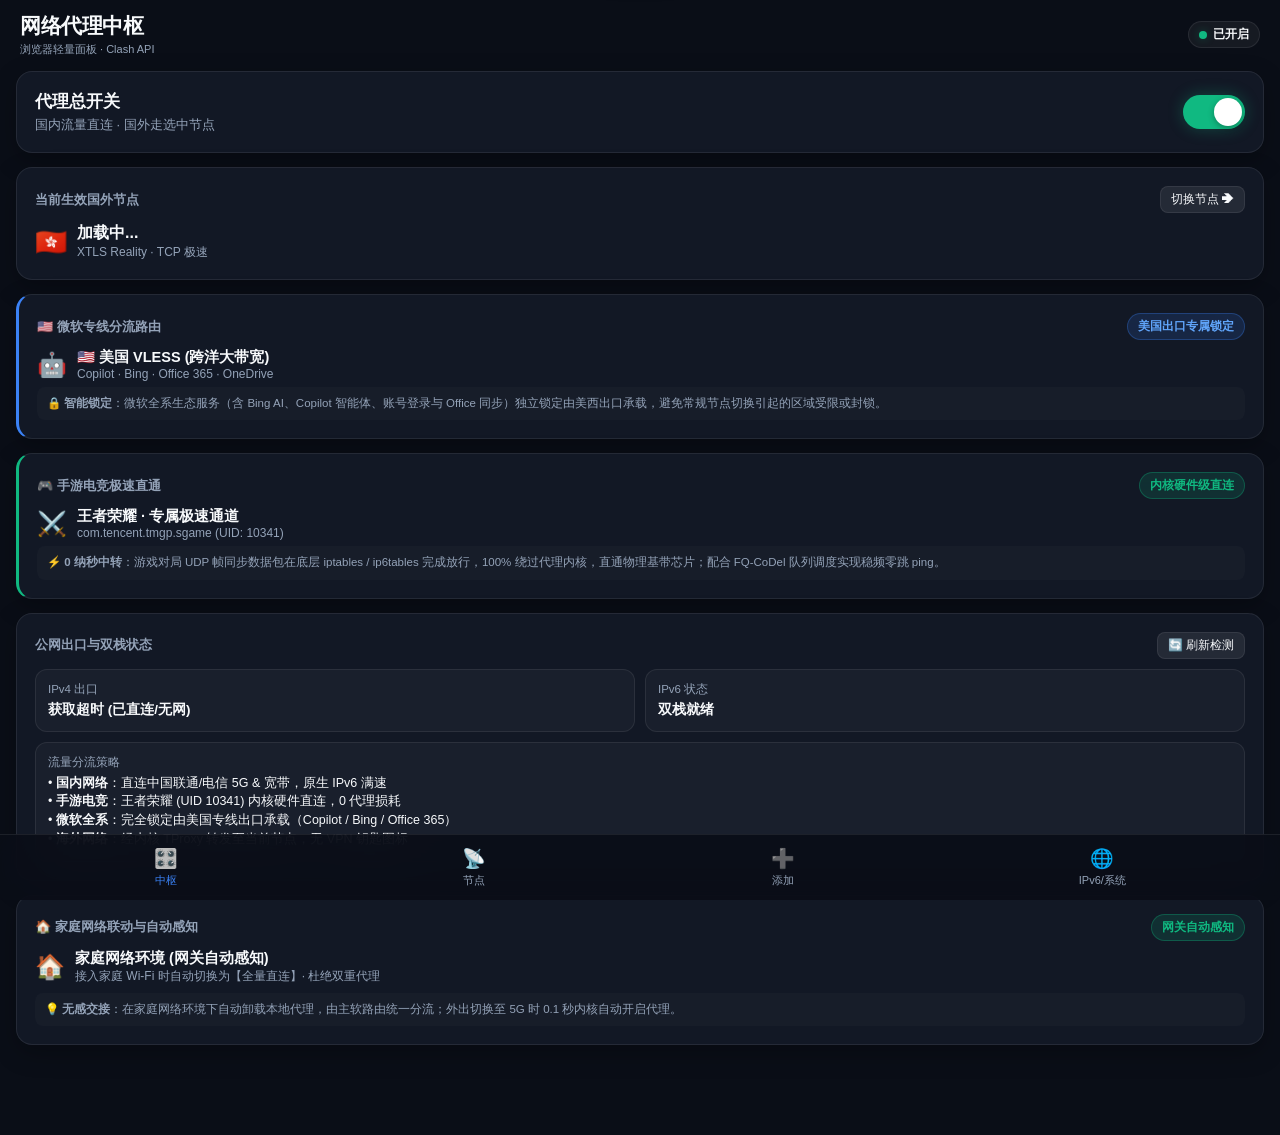
==== box/sing-box/ui/index.html @ b04e7fb9 "feat: initial open-source release of KernelSU Sing-Box TProxy module" ====
<!DOCTYPE html>
<html lang="zh-CN">
<head>
  <meta charset="UTF-8">
  <meta name="viewport" content="width=device-width, initial-scale=1.0, maximum-scale=1.0, user-scalable=no, viewport-fit=cover">
  <meta name="theme-color" content="#0a0e17">
  <title>网络代理控制中枢</title>
  <link rel="stylesheet" type="text/css" href="/internal/insets.css" onerror="this.remove()">
  <style>
    :root {
      --bg: #0a0e17;
      --card-bg: rgba(22, 29, 43, 0.75);
      --card-border: rgba(255, 255, 255, 0.08);
      --accent: #3b82f6;
      --accent-glow: rgba(59, 130, 246, 0.35);
      --green: #10b981;
      --green-glow: rgba(16, 185, 129, 0.3);
      --amber: #f59e0b;
      --red: #ef4444;
      --red-glow: rgba(239, 68, 68, 0.3);
      --text-main: #f8fafc;
      --text-sub: #94a3b8;
      --radius: 16px;
      --safe-top: var(--window-inset-top, env(safe-area-inset-top, 16px));
      --safe-bottom: var(--window-inset-bottom, env(safe-area-inset-bottom, 20px));
    }
    * { box-sizing: border-box; margin: 0; padding: 0; font-family: -apple-system, BlinkMacSystemFont, "Segoe UI", Roboto, "Helvetica Neue", sans-serif; -webkit-tap-highlight-color: transparent; }
    body {
      background: var(--bg);
      color: var(--text-main);
      padding: var(--safe-top) 16px calc(76px + var(--safe-bottom));
      min-height: 100vh;
      -webkit-font-smoothing: antialiased;
    }
    
    /* Top Header */
    .top-header {
      display: flex;
      justify-content: space-between;
      align-items: center;
      padding: 12px 4px 14px;
    }
    .top-header h1 { font-size: 21px; font-weight: 700; letter-spacing: -0.4px; }
    .badge {
      display: inline-flex;
      align-items: center;
      gap: 6px;
      font-size: 12px;
      font-weight: 600;
      padding: 4px 10px;
      border-radius: 20px;
      background: rgba(255, 255, 255, 0.05);
      border: 1px solid var(--card-border);
    }
    .status-dot { width: 8px; height: 8px; border-radius: 50%; background: #6b7280; }
    .status-dot.active { background: var(--green); box-shadow: 0 0 8px var(--green-glow); }
    .status-dot.disabled { background: var(--red); box-shadow: 0 0 8px var(--red-glow); }

    /* Card Base */
    .card {
      background: var(--card-bg);
      border: 1px solid var(--card-border);
      backdrop-filter: blur(20px);
      -webkit-backdrop-filter: blur(20px);
      border-radius: var(--radius);
      padding: 18px;
      margin-bottom: 14px;
      box-shadow: 0 8px 24px rgba(0, 0, 0, 0.25);
    }

    /* Master Switch */
    .switch-card {
      display: flex;
      justify-content: space-between;
      align-items: center;
    }
    .switch-info h2 { font-size: 17px; font-weight: 600; margin-bottom: 3px; }
    .switch-info p { font-size: 13px; color: var(--text-sub); }
    .toggle-btn {
      position: relative;
      width: 62px;
      height: 34px;
      background: #334155;
      border-radius: 20px;
      cursor: pointer;
      transition: all 0.25s ease;
      border: none;
      outline: none;
    }
    .toggle-btn.on { background: var(--green); box-shadow: 0 0 16px var(--green-glow); }
    .toggle-thumb {
      position: absolute;
      top: 3px;
      left: 3px;
      width: 28px;
      height: 28px;
      background: #ffffff;
      border-radius: 50%;
      transition: all 0.25s cubic-bezier(0.4, 0, 0.2, 1);
      box-shadow: 0 2px 6px rgba(0,0,0,0.3);
    }
    .toggle-btn.on .toggle-thumb { transform: translateX(28px); }

    /* Section Titles */
    .section-title {
      font-size: 13px;
      font-weight: 600;
      color: var(--text-sub);
      text-transform: uppercase;
      letter-spacing: 0.5px;
      margin: 16px 4px 8px;
      display: flex;
      justify-content: space-between;
      align-items: center;
    }

    /* Buttons */
    .btn {
      background: rgba(255, 255, 255, 0.08);
      border: 1px solid var(--card-border);
      color: var(--text-main);
      font-size: 13px;
      font-weight: 500;
      padding: 6px 14px;
      border-radius: 10px;
      cursor: pointer;
      transition: all 0.2s ease;
      display: inline-flex;
      align-items: center;
      gap: 6px;
    }
    .btn:active { transform: scale(0.97); }
    .btn-primary {
      background: var(--accent);
      border-color: var(--accent);
      color: #fff;
      box-shadow: 0 0 12px var(--accent-glow);
    }
    .btn-danger {
      background: rgba(239, 68, 68, 0.15);
      border-color: rgba(239, 68, 68, 0.3);
      color: #f87171;
    }
    .btn-sm { padding: 4px 10px; font-size: 12px; border-radius: 8px; }

    /* Node List */
    .node-list { display: flex; flex-direction: column; gap: 8px; }
    .node-item {
      display: flex;
      justify-content: space-between;
      align-items: center;
      padding: 12px 14px;
      border-radius: 12px;
      background: rgba(255, 255, 255, 0.025);
      border: 1.5px solid transparent;
      transition: all 0.2s ease;
      cursor: pointer;
    }
    .node-item:active { transform: scale(0.985); }
    .node-item.selected {
      background: rgba(59, 130, 246, 0.12);
      border-color: var(--accent);
      box-shadow: 0 0 14px var(--accent-glow);
    }
    .node-main { display: flex; flex-direction: column; gap: 4px; flex: 1; }
    .node-name-row { display: flex; align-items: center; gap: 8px; font-size: 14.5px; font-weight: 600; }
    .node-tag-type {
      font-size: 10px;
      font-weight: 700;
      padding: 2px 6px;
      border-radius: 6px;
      background: rgba(255, 255, 255, 0.08);
      color: var(--text-sub);
      text-transform: uppercase;
    }
    .node-sub { font-size: 11.5px; color: var(--text-sub); }
    .node-actions { display: flex; align-items: center; gap: 8px; }
    .node-delay { font-size: 12px; font-weight: 600; color: var(--text-sub); padding: 4px 8px; border-radius: 6px; background: rgba(0,0,0,0.2); }
    .node-delay.fast { color: var(--green); }
    .node-delay.medium { color: var(--amber); }
    .node-delay.slow { color: var(--red); }
    .node-del-btn {
      color: var(--text-sub);
      background: transparent;
      border: none;
      font-size: 16px;
      padding: 4px 6px;
      cursor: pointer;
      border-radius: 6px;
    }
    .node-del-btn:hover { color: var(--red); background: rgba(239,68,68,0.15); }

    /* Info Grids */
    .info-grid { display: grid; grid-template-columns: 1fr 1fr; gap: 10px; margin-top: 10px; }
    .info-box {
      background: rgba(255, 255, 255, 0.03);
      padding: 12px;
      border-radius: 12px;
      border: 1px solid var(--card-border);
    }
    .info-label { font-size: 11.5px; color: var(--text-sub); margin-bottom: 4px; }
    .info-val { font-size: 13.5px; font-weight: 600; word-break: break-all; }

    /* Form Inputs */
    .form-group { margin-bottom: 12px; }
    .form-label { font-size: 12.5px; font-weight: 600; color: var(--text-sub); margin-bottom: 6px; display: block; }
    .form-control {
      width: 100%;
      background: rgba(0, 0, 0, 0.3);
      border: 1px solid var(--card-border);
      border-radius: 10px;
      padding: 10px 12px;
      color: #fff;
      font-size: 13.5px;
      outline: none;
      transition: border 0.2s;
    }
    .form-control:focus { border-color: var(--accent); box-shadow: 0 0 8px var(--accent-glow); }
    textarea.form-control { min-height: 85px; resize: vertical; }

    /* Tab bar */
    .tab-bar {
      position: fixed;
      bottom: 0;
      left: 0;
      right: 0;
      background: rgba(10, 14, 23, 0.92);
      backdrop-filter: blur(25px);
      -webkit-backdrop-filter: blur(25px);
      border-top: 1px solid var(--card-border);
      display: flex;
      justify-content: space-around;
      padding: 8px 12px calc(8px + var(--safe-bottom));
      z-index: 100;
    }
    .tab-btn {
      background: transparent;
      border: none;
      color: var(--text-sub);
      display: flex;
      flex-direction: column;
      align-items: center;
      gap: 3px;
      font-size: 11px;
      font-weight: 500;
      cursor: pointer;
      padding: 4px 12px;
      border-radius: 12px;
      transition: all 0.2s;
    }
    .tab-btn.active { color: var(--accent); }
    .tab-icon { font-size: 19px; }

    /* Toast */
    #toast {
      position: fixed;
      top: calc(16px + var(--safe-top));
      left: 50%;
      transform: translateX(-50%) translateY(-100px);
      background: rgba(30, 41, 59, 0.95);
      border: 1px solid var(--card-border);
      color: #fff;
      padding: 10px 18px;
      border-radius: 20px;
      font-size: 13.5px;
      font-weight: 500;
      box-shadow: 0 10px 30px rgba(0,0,0,0.5);
      transition: transform 0.3s cubic-bezier(0.18, 0.89, 0.32, 1.28);
      z-index: 999;
      pointer-events: none;
      backdrop-filter: blur(10px);
    }
    #toast.show { transform: translateX(-50%) translateY(0); }

    /* Views */
    .view { display: none; }
    .view.active { display: block; }
  </style>
</head>
<body>

  <!-- Toast -->
  <div id="toast">提示信息</div>

  <!-- Header -->
  <div class="top-header">
    <div>
      <h1 id="pageTitle">网络代理中枢</h1>
      <div id="envBadge" style="font-size: 11px; color: var(--text-sub); margin-top: 2px;">KernelSU TProxy 模式</div>
    </div>
    <div class="badge">
      <div id="statusDot" class="status-dot active"></div>
      <span id="statusText">已开启</span>
    </div>
  </div>

  <!-- VIEW 1: 控制中枢 (Dashboard) -->
  <div id="view-dashboard" class="view active">
    <!-- Master Switch -->
    <div class="card switch-card">
      <div class="switch-info">
        <h2>代理总开关</h2>
        <p id="switchDesc">国内流量直连 · 国外走选中节点</p>
      </div>
      <button id="toggleBtn" class="toggle-btn on" onclick="toggleProxy()">
        <div class="toggle-thumb"></div>
      </button>
    </div>

    <!-- Active Node Card -->
    <div class="card">
      <div style="display: flex; justify-content: space-between; align-items: center; margin-bottom: 10px;">
        <span style="font-size: 13px; color: var(--text-sub); font-weight: 600;">当前生效国外节点</span>
        <button class="btn btn-sm" onclick="switchTab('nodes')">切换节点 ➔</button>
      </div>
      <div style="display: flex; align-items: center; gap: 10px;">
        <span id="activeNodeIcon" style="font-size: 26px;">🇭🇰</span>
        <div>
          <div id="activeNodeName" style="font-size: 16px; font-weight: 700;">加载中...</div>
          <div id="activeNodeDetail" style="font-size: 12px; color: var(--text-sub);">XTLS Reality · TCP 极速</div>
        </div>
      </div>
    </div>

    <!-- Dedicated Microsoft US Route Card -->
    <div class="card" style="border-left: 3px solid #3b82f6;">
      <div style="display: flex; justify-content: space-between; align-items: center; margin-bottom: 8px;">
        <span style="font-size: 13px; color: var(--text-sub); font-weight: 600;">🇺🇸 微软专线分流路由</span>
        <span class="badge" style="background: rgba(59,130,246,0.15); border-color: rgba(59,130,246,0.3); color: #60a5fa;">美国出口专属锁定</span>
      </div>
      <div style="display: flex; align-items: center; gap: 10px; margin-bottom: 6px;">
        <span style="font-size: 24px;">🤖</span>
        <div>
          <div id="msNodeName" style="font-size: 14.5px; font-weight: 700;">🇺🇸 美国 VLESS (跨洋大带宽)</div>
          <div style="font-size: 12px; color: var(--text-sub);">Copilot · Bing · Office 365 · OneDrive</div>
        </div>
      </div>
      <div style="font-size: 11.5px; color: var(--text-sub); line-height: 1.5; background: rgba(255,255,255,0.02); padding: 8px 10px; border-radius: 8px;">
        🔒 <strong>智能锁定</strong>：微软全系生态服务（含 Bing AI、Copilot 智能体、账号登录与 Office 同步）独立锁定由美西出口承载，避免常规节点切换引起的区域受限或封锁。
      </div>
    </div>

    <!-- Dedicated Gaming Direct Pass Card -->
    <div class="card" style="border-left: 3px solid #10b981;">
      <div style="display: flex; justify-content: space-between; align-items: center; margin-bottom: 8px;">
        <span style="font-size: 13px; color: var(--text-sub); font-weight: 600;">🎮 手游电竞极速直通</span>
        <span id="gameBadge" class="badge" style="background: rgba(16,185,129,0.15); border-color: rgba(16,185,129,0.3); color: var(--green);">内核硬件级直连</span>
      </div>
      <div style="display: flex; align-items: center; gap: 10px; margin-bottom: 6px;">
        <span style="font-size: 24px;">⚔️</span>
        <div>
          <div style="font-size: 14.5px; font-weight: 700;">王者荣耀 · 专属极速通道</div>
          <div id="gameDetail" style="font-size: 12px; color: var(--text-sub);">com.tencent.tmgp.sgame (UID: 10341)</div>
        </div>
      </div>
      <div style="font-size: 11.5px; color: var(--text-sub); line-height: 1.5; background: rgba(255,255,255,0.02); padding: 8px 10px; border-radius: 8px;">
        ⚡ <strong>0 纳秒中转</strong>：游戏对局 UDP 帧同步数据包在底层 iptables / ip6tables 完成放行，100% 绕过代理内核，直通物理基带芯片；配合 FQ-CoDel 队列调度实现稳频零跳 ping。
      </div>
    </div>

    <!-- IP & Location Diagnostic -->
    <div class="card">
      <div style="display: flex; justify-content: space-between; align-items: center; margin-bottom: 6px;">
        <span style="font-size: 13px; color: var(--text-sub); font-weight: 600;">公网出口与双栈状态</span>
        <button class="btn btn-sm" onclick="fetchIpInfo()">🔄 刷新检测</button>
      </div>
      <div class="info-grid">
        <div class="info-box">
          <div class="info-label">IPv4 出口</div>
          <div id="ipV4Display" class="info-val">检测中...</div>
        </div>
        <div class="info-box">
          <div class="info-label">IPv6 状态</div>
          <div id="ipV6Display" class="info-val">检测中...</div>
        </div>
      </div>
      <div class="info-box" style="margin-top: 10px;">
        <div class="info-label">流量分流策略</div>
        <div style="font-size: 12.5px; color: var(--text-main); line-height: 1.5;">
          • <strong>国内网络</strong>：直连中国联通/电信 5G & 宽带，原生 IPv6 满速<br>
          • <strong>手游电竞</strong>：王者荣耀 (UID 10341) 内核硬件直连，0 代理损耗<br>
          • <strong>微软全系</strong>：完全锁定由美国专线出口承载（Copilot / Bing / Office 365）<br>
          • <strong>海外网络</strong>：经内核 TProxy 转发至当前节点，无 VPN 钥匙图标
        </div>
      </div>
    </div>

    <!-- Smart Home Auto-Off Card -->
    <div class="card">
      <div style="display: flex; justify-content: space-between; align-items: center; margin-bottom: 8px;">
        <span style="font-size: 13px; color: var(--text-sub); font-weight: 600;">🏠 家庭网络联动与自动感知</span>
        <span id="smartHomeBadge" class="badge" style="background: rgba(16,185,129,0.15); border-color: rgba(16,185,129,0.3); color: var(--green);">网关自动感知</span>
      </div>
      <div style="display: flex; align-items: center; gap: 10px; margin-bottom: 8px;">
        <span id="smartHomeIcon" style="font-size: 24px;">🏠</span>
        <div>
          <div id="smartHomeTitle" style="font-size: 14.5px; font-weight: 600;">家庭网络环境 (网关自动感知)</div>
          <div id="smartHomeDesc" style="font-size: 12px; color: var(--text-sub);">接入家庭 Wi-Fi 时自动切换为【全量直连】· 杜绝双重代理</div>
        </div>
      </div>
      <div style="font-size: 11.5px; color: var(--text-sub); line-height: 1.5; background: rgba(255,255,255,0.02); padding: 8px 10px; border-radius: 8px;">
        💡 <strong>无感交接</strong>：在家庭网络环境下自动卸载本地代理，由主软路由统一分流；外出切换至 5G 时 0.1 秒内核自动开启代理。
      </div>
    </div>
  </div>

  <!-- VIEW 2: 节点管理 (Nodes) -->
  <div id="view-nodes" class="view">
    <div class="section-title">
      <span>国外代理节点列表 (<span id="nodeCount">0</span>)</span>
      <div style="display: flex; gap: 6px;">
        <button class="btn btn-sm" onclick="testAllDelays()">⚡ 测速全部</button>
        <button class="btn btn-sm btn-primary" onclick="switchTab('add')">➕ 添加</button>
      </div>
    </div>
    <div class="card" style="padding: 10px;">
      <div id="nodeList" class="node-list">
        <div style="text-align: center; color: var(--text-sub); padding: 24px;">正在加载节点...</div>
      </div>
    </div>
  </div>

  <!-- VIEW 3: 添加节点 (Add Node) -->
  <div id="view-add" class="view">
    <div class="card">
      <h2 style="font-size: 17px; font-weight: 700; margin-bottom: 4px;">添加新节点</h2>
      <p style="font-size: 12.5px; color: var(--text-sub); margin-bottom: 14px;">支持一键粘贴分享链接或 sing-box JSON 片段</p>

      <div class="form-group">
        <label class="form-label">粘贴节点链接 / JSON：</label>
        <textarea id="importLink" class="form-control" placeholder="支持 vless://, hysteria2://, hy2://, trojan://, ss:// 链接或 JSON 格式配置"></textarea>
      </div>

      <button class="btn btn-primary" style="width: 100%; justify-content: center; padding: 10px;" onclick="handleImportNode()">
        📥 解析并保存节点
      </button>

      <div style="margin-top: 18px; border-top: 1px solid var(--card-border); padding-top: 14px;">
        <span class="form-label" style="margin-bottom: 8px;">或者手动快捷填写：</span>
        <div class="form-group">
          <select id="formType" class="form-control">
            <option value="vless">VLESS Reality (TCP)</option>
            <option value="hysteria2">Hysteria 2 (UDP/QUIC)</option>
            <option value="trojan">Trojan (TLS)</option>
          </select>
        </div>
        <div class="form-group">
          <input id="formTag" class="form-control" placeholder="节点别名 (如：日本 专线)">
        </div>
        <div style="display: flex; gap: 8px;" class="form-group">
          <input id="formServer" class="form-control" style="flex: 2;" placeholder="服务器地址 / 域名">
          <input id="formPort" class="form-control" style="flex: 1;" type="number" placeholder="端口">
        </div>
        <div class="form-group">
          <input id="formSecret" class="form-control" placeholder="密码 / UUID">
        </div>
        <div class="form-group">
          <input id="formSni" class="form-control" placeholder="SNI 域名 (如: gateway.icloud.com)">
        </div>
        <div class="form-group" id="realityGroup">
          <input id="formPbk" class="form-control" placeholder="Reality 公钥 (Public Key)">
        </div>
        <button class="btn" style="width: 100%; justify-content: center;" onclick="handleManualAdd()">
          ➕ 提交新节点
        </button>
      </div>
    </div>
  </div>

  <!-- VIEW 4: 系统与 IPv6 (System & IPv6) -->
  <div id="view-system" class="view">
    <div class="card">
      <h2 style="font-size: 16px; font-weight: 700; margin-bottom: 10px;">🌐 IPv6 服务专题</h2>
      <div class="info-grid">
        <div class="info-box">
          <div class="info-label">本机公网 IPv6</div>
          <div id="sysIpv6Addr" class="info-val" style="font-size: 11px;">获取中...</div>
        </div>
        <div class="info-box">
          <div class="info-label">国内 IPv6 服务</div>
          <div class="info-val" style="color: var(--green);">已启用 (原生直连)</div>
        </div>
      </div>
      <div style="margin-top: 12px; font-size: 12px; color: var(--text-sub); line-height: 1.6;">
        ✅ <strong>国内 IPv6 直连</strong>：中国三大运营商 5G/Wi-Fi 分配的独立公网 IPv6 地址直接连通国内服务，零代理损耗。<br>
        ✅ <strong>代理 IPv6 穿透</strong>：香港、新加坡等节点直接采用 IPv6 骨干专线建立隧道，海外服务自动按最优双栈访问。
      </div>
      <button class="btn btn-sm" style="margin-top: 12px;" onclick="testIpv6Connectivity()">⚡ 诊断 IPv6 连通性</button>
    </div>

    <div class="card">
      <h2 style="font-size: 16px; font-weight: 700; margin-bottom: 10px;">⚙️ 核心与守护状态</h2>
      <div class="info-grid">
        <div class="info-box">
          <div class="info-label">进程 PID</div>
          <div id="sysPid" class="info-val">-</div>
        </div>
        <div class="info-box">
          <div class="info-label">核心内存占用</div>
          <div id="sysMem" class="info-val">~65 MB</div>
        </div>
      </div>
      <div style="margin-top: 14px; display: flex; gap: 8px;">
        <button class="btn btn-sm" style="flex: 1; justify-content: center;" onclick="restartService()">🔄 重启核心服务</button>
        <button class="btn btn-sm btn-danger" style="flex: 1; justify-content: center;" onclick="resetToDefault()">⚠️ 恢复默认配置</button>
      </div>
    </div>
  </div>

  <!-- Bottom Navigation -->
  <div class="tab-bar">
    <button class="tab-btn active" id="tabBtn-dashboard" onclick="switchTab('dashboard')">
      <span class="tab-icon">🎛️</span>
      <span>中枢</span>
    </button>
    <button class="tab-btn" id="tabBtn-nodes" onclick="switchTab('nodes')">
      <span class="tab-icon">📡</span>
      <span>节点</span>
    </button>
    <button class="tab-btn" id="tabBtn-add" onclick="switchTab('add')">
      <span class="tab-icon">➕</span>
      <span>添加</span>
    </button>
    <button class="tab-btn" id="tabBtn-system" onclick="switchTab('system')">
      <span class="tab-icon">🌐</span>
      <span>IPv6/系统</span>
    </button>
  </div>

  <script>
    const isKsu = (typeof ksu !== 'undefined');
    const API = (window.location.protocol.startsWith('http') ? window.location.origin : 'http://127.0.0.1:9090');
    let currentMode = 'Rule';
    let currentNode = '';
    let currentConfig = null;
    let proxiesMap = {};
    let nodeDelayCache = {};

    // KSU Exec Helper
    let ksuSeq = 0;
    function ksuExec(cmd, options = {}) {
      return new Promise((resolve, reject) => {
        if (!isKsu) return reject('Not running inside KernelSU');
        const cbName = 'ksu_cb_' + Date.now() + '_' + (ksuSeq++);
        window[cbName] = (errno, stdout, stderr) => {
          delete window[cbName];
          resolve({ errno, stdout: (stdout || '').trim(), stderr: (stderr || '').trim() });
        };
        try {
          ksu.exec(cmd, JSON.stringify(options), cbName);
        } catch (err) {
          delete window[cbName];
          reject(err);
        }
      });
    }

    function showToast(msg) {
      const el = document.getElementById('toast');
      el.innerText = msg;
      el.classList.add('show');
      setTimeout(() => el.classList.remove('show'), 2200);
    }

    function switchTab(name) {
      document.querySelectorAll('.view').forEach(v => v.classList.remove('active'));
      document.querySelectorAll('.tab-btn').forEach(b => b.classList.remove('active'));
      document.getElementById('view-' + name).classList.add('active');
      document.getElementById('tabBtn-' + name).classList.add('active');
      if (name === 'system') loadSystemInfo();
    }

    async function init() {
      if (isKsu) {
        document.getElementById('envBadge').innerText = 'KernelSU 内置管理 · Linux TProxy';
      } else {
        document.getElementById('envBadge').innerText = '浏览器轻量面板 · Clash API';
      }
      await loadFullConfig();
      await fetchClashState();
      fetchIpInfo();
    }

    // Load full sing-box JSON configuration
    async function loadFullConfig() {
      try {
        if (isKsu) {
          const res = await ksuExec('sh /data/adb/box/scripts/box.node get');
          if (res.errno === 0 && res.stdout) {
            currentConfig = JSON.parse(res.stdout);
          }
        }
      } catch (e) {
        console.warn('Failed to load full config via KSU:', e);
      }
    }

    // Fetch state from Clash API (works both in browser and KSU)
    async function fetchClashState() {
      try {
        // Mode
        let cfgData;
        if (isKsu) {
          const r = await ksuExec('curl -s http://127.0.0.1:9090/configs');
          if (r.stdout) cfgData = JSON.parse(r.stdout);
        } else {
          const res = await fetch(`${API}/configs`);
          cfgData = await res.json();
        }
        if (cfgData && cfgData.mode) currentMode = cfgData.mode;

        // Proxies
        let prxData;
        if (isKsu) {
          const r = await ksuExec('curl -s http://127.0.0.1:9090/proxies');
          if (r.stdout) prxData = JSON.parse(r.stdout);
        } else {
          const res = await fetch(`${API}/proxies`);
          prxData = await res.json();
        }

        if (prxData && prxData.proxies) {
          proxiesMap = prxData.proxies;
          const group = proxiesMap['PROXY'];
          if (group) {
            currentNode = group.now;
            renderNodes(group.all || []);
          }
          const msGroup = proxiesMap['MICROSOFT'];
          if (msGroup) {
            const msEl = document.getElementById('msNodeName');
            if (msEl) msEl.innerText = msGroup.now || '🇺🇸 美国 VLESS (跨洋大带宽)';
          }
        }
        updateSwitchUI();
        updateActiveNodeCard();
      } catch (e) {
        console.error('Fetch clash state error:', e);
      }
    }

    function updateSwitchUI() {
      const isEnabled = (currentMode === 'Rule' || currentMode === 'Global');
      const btn = document.getElementById('toggleBtn');
      const dot = document.getElementById('statusDot');
      const txt = document.getElementById('statusText');
      const desc = document.getElementById('switchDesc');

      if (isEnabled) {
        btn.classList.add('on');
        dot.className = 'status-dot active';
        txt.innerText = '已开启 (国内直连)';
        desc.innerText = '国内流量直连 · 国外走选中节点';
      } else {
        btn.classList.remove('on');
        dot.className = 'status-dot disabled';
        txt.innerText = '已关闭 (全量直连)';
        desc.innerText = '全部流量 100% 直连 · 不经过任何代理';
      }
    }

    function updateActiveNodeCard() {
      document.getElementById('activeNodeName').innerText = currentNode || '未选择节点';
      let icon = '🌐';
      if (currentNode.includes('香港') || currentNode.includes('HK')) icon = '🇭🇰';
      else if (currentNode.includes('新加坡') || currentNode.includes('SG')) icon = '🇸🇬';
      else if (currentNode.includes('美国') || currentNode.includes('US')) icon = '🇺🇸';
      else if (currentNode.includes('日本') || currentNode.includes('JP')) icon = '🇯🇵';
      document.getElementById('activeNodeIcon').innerText = icon;

      const p = proxiesMap[currentNode];
      if (p) {
        document.getElementById('activeNodeDetail').innerText = `${p.type} · 低延迟海外出口`;
      }
    }

    async function toggleProxy() {
      const newMode = (currentMode === 'Direct') ? 'Rule' : 'Direct';
      try {
        if (isKsu) {
          await ksuExec(`curl -s -X PATCH http://127.0.0.1:9090/configs -H "Content-Type: application/json" -d '{"mode":"${newMode}"}'`);
        } else {
          await fetch(`${API}/configs`, {
            method: 'PATCH',
            headers: { 'Content-Type': 'application/json' },
            body: JSON.stringify({ mode: newMode })
          });
        }
        currentMode = newMode;
        updateSwitchUI();
        showToast(newMode === 'Direct' ? '已关闭代理 (全量直连)' : '已开启代理 (国内直连 · 国外代理)');
        setTimeout(fetchIpInfo, 1000);
      } catch (e) {
        showToast('切换失败: ' + e);
      }
    }

    function renderNodes(nodeNames) {
      document.getElementById('nodeCount').innerText = nodeNames.length;
      const listEl = document.getElementById('nodeList');
      listEl.innerHTML = '';

      nodeNames.forEach(name => {
        const isSelected = (name === currentNode);
        const item = document.createElement('div');
        item.className = 'node-item' + (isSelected ? ' selected' : '');

        let icon = '🌐';
        if (name.includes('香港') || name.includes('HK')) icon = '🇭🇰';
        else if (name.includes('新加坡') || name.includes('SG')) icon = '🇸🇬';
        else if (name.includes('美国') || name.includes('US')) icon = '🇺🇸';
        else if (name.includes('日本') || name.includes('JP')) icon = '🇯🇵';

        const p = proxiesMap[name] || {};
        const pType = p.type || 'PROXY';

        let delayTxt = nodeDelayCache[name] || '-- ms';
        let delayCls = '';
        if (p.history && p.history.length > 0) {
          const d = p.history[p.history.length - 1].delay;
          if (d > 0) {
            delayTxt = d + ' ms';
            delayCls = (d < 200 ? 'fast' : (d < 400 ? 'medium' : 'slow'));
          }
        }

        item.innerHTML = `
          <div class="node-main" onclick="selectNode('${escapeStr(name)}')">
            <div class="node-name-row">
              <span>${icon}</span>
              <span>${name}</span>
              <span class="node-tag-type">${pType}</span>
            </div>
            <div class="node-sub">${isSelected ? '● 当前正在使用此节点' : '○ 点击即可手动切换'}</div>
          </div>
          <div class="node-actions">
            <span class="node-delay ${delayCls}" id="delay-${encodeURIComponent(name)}" onclick="testSingleDelay('${escapeStr(name)}')">${delayTxt}</span>
            <button class="node-del-btn" title="删除节点" onclick="deleteNode('${escapeStr(name)}', event)">🗑️</button>
          </div>
        `;
        listEl.appendChild(item);
      });
    }

    function escapeStr(str) {
      return str.replace(/\\/g, '\\\\').replace(/'/g, "\\'");
    }

    async function selectNode(name) {
      if (name === currentNode) return;
      try {
        if (isKsu) {
          await ksuExec(`curl -s -X PUT http://127.0.0.1:9090/proxies/PROXY -H "Content-Type: application/json" -d '{"name":"${name}"}'`);
        } else {
          await fetch(`${API}/proxies/PROXY`, {
            method: 'PUT',
            headers: { 'Content-Type': 'application/json' },
            body: JSON.stringify({ name: name })
          });
        }
        currentNode = name;
        updateActiveNodeCard();
        showToast('已切换至: ' + name);
        await fetchClashState();
        setTimeout(fetchIpInfo, 1000);
      } catch (e) {
        showToast('切换节点失败: ' + e);
      }
    }

    async function testSingleDelay(name) {
      const el = document.getElementById(`delay-${encodeURIComponent(name)}`);
      if (el) el.innerText = '测速中...';
      try {
        let resJson;
        const testUrl = `http://127.0.0.1:9090/proxies/${encodeURIComponent(name)}/delay?timeout=4000&url=http%3A%2F%2Fcp.cloudflare.com%2Fgenerate_204`;
        if (isKsu) {
          const r = await ksuExec(`curl -s "${testUrl}"`);
          resJson = JSON.parse(r.stdout);
        } else {
          const res = await fetch(testUrl);
          resJson = await res.json();
        }
        const d = resJson.delay || 0;
        if (d > 0) {
          nodeDelayCache[name] = d + ' ms';
          if (el) {
            el.innerText = d + ' ms';
            el.className = 'node-delay ' + (d < 200 ? 'fast' : (d < 400 ? 'medium' : 'slow'));
          }
        } else {
          nodeDelayCache[name] = '超时';
          if (el) { el.innerText = '超时'; el.className = 'node-delay slow'; }
        }
      } catch (e) {
        if (el) el.innerText = '失败';
      }
    }

    async function testAllDelays() {
      const group = proxiesMap['PROXY'];
      if (!group || !group.all) return;
      showToast('正在批量测速中...');
      for (const name of group.all) {
        await testSingleDelay(name);
      }
      showToast('批量测速完成');
    }

    // Delete Node
    async function deleteNode(name, event) {
      if (event) event.stopPropagation();
      if (!isKsu) {
        alert('请在 KernelSU 管理器内打开 WebUI 以执行增删节点操作');
        return;
      }
      if (!confirm(`确定要从配置文件中彻底删除节点【${name}】吗？`)) return;

      try {
        await loadFullConfig();
        if (!currentConfig || !currentConfig.outbounds) {
          alert('未能读取到 sing-box 完整配置');
          return;
        }

        // Filter out from outbounds
        currentConfig.outbounds = currentConfig.outbounds.filter(o => o.tag !== name);
        // Clean up from all selectors
        currentConfig.outbounds.forEach(o => {
          if (o.type === 'selector' && Array.isArray(o.outbounds)) {
            o.outbounds = o.outbounds.filter(t => t !== name);
            if (o.default === name) o.default = o.outbounds[0] || 'direct';
          }
        });

        // Save
        await saveConfigToDevice(currentConfig);
        showToast(`节点【${name}】已成功删除并生效`);
        setTimeout(fetchClashState, 2000);
      } catch (e) {
        alert('删除节点失败: ' + e);
      }
    }

    // Parse Link & Add Node
    async function handleImportNode() {
      const text = document.getElementById('importLink').value.trim();
      if (!text) return alert('请先粘贴节点链接或 JSON 配置');

      try {
        let nodeObj = null;
        if (text.startsWith('{')) {
          nodeObj = JSON.parse(text);
        } else {
          nodeObj = parseNodeUrl(text);
        }

        if (!nodeObj || !nodeObj.tag || !nodeObj.type) {
          throw new Error('解析失败：缺少 tag 或 type 字段');
        }

        await addNodeToConfig(nodeObj);
        document.getElementById('importLink').value = '';
        switchTab('nodes');
      } catch (e) {
        alert('导入失败: ' + e.message);
      }
    }

    function parseNodeUrl(link) {
      const u = new URL(link);
      const proto = u.protocol.replace(':', '').toLowerCase();
      const tag = decodeURIComponent(u.hash ? u.hash.slice(1) : (u.hostname + ':' + u.port));
      const server = u.hostname;
      const port = parseInt(u.port) || 443;
      const p = u.searchParams;

      if (proto === 'vless') {
        const obj = {
          type: "vless",
          tag: tag,
          server: server,
          server_port: port,
          uuid: u.username,
          network: "tcp"
        };
        const flow = p.get('flow');
        if (flow) obj.flow = flow;
        const sec = p.get('security');
        if (sec === 'reality') {
          obj.tls = {
            enabled: true,
            server_name: p.get('sni') || server,
            utls: { enabled: true, fingerprint: p.get('fp') || 'chrome' },
            reality: {
              enabled: true,
              public_key: p.get('pbk') || '',
              short_id: p.get('sid') || ''
            }
          };
        } else if (sec === 'tls') {
          obj.tls = { enabled: true, server_name: p.get('sni') || server };
        }
        return obj;
      } else if (proto === 'hysteria2' || proto === 'hy2') {
        const obj = {
          type: "hysteria2",
          tag: tag,
          server: server,
          server_port: port,
          password: decodeURIComponent(u.username || u.password || ''),
          tls: {
            enabled: true,
            server_name: p.get('sni') || server
          }
        };
        if (p.get('alpn')) obj.tls.alpn = p.get('alpn').split(',');
        if (p.get('pinSHA256')) obj.tls.certificate_public_key_sha256 = [p.get('pinSHA256')];
        return obj;
      } else if (proto === 'trojan') {
        return {
          type: "trojan",
          tag: tag,
          server: server,
          server_port: port,
          password: decodeURIComponent(u.username || u.password),
          tls: { enabled: true, server_name: p.get('sni') || server }
        };
      }
      throw new Error('暂不支持该协议链接: ' + proto);
    }

    async function handleManualAdd() {
      const type = document.getElementById('formType').value;
      const tag = document.getElementById('formTag').value.trim();
      const server = document.getElementById('formServer').value.trim();
      const port = parseInt(document.getElementById('formPort').value);
      const secret = document.getElementById('formSecret').value.trim();
      const sni = document.getElementById('formSni').value.trim();
      const pbk = document.getElementById('formPbk').value.trim();

      if (!tag || !server || !port || !secret) {
        return alert('请完整填写节点名称、服务器地址、端口及密码/UUID！');
      }

      let nodeObj = null;
      if (type === 'vless') {
        nodeObj = {
          type: "vless",
          tag: tag,
          server: server,
          server_port: port,
          uuid: secret,
          flow: "xtls-rprx-vision",
          network: "tcp",
          tls: {
            enabled: true,
            server_name: sni || server,
            utls: { enabled: true, fingerprint: "chrome" },
            reality: { enabled: true, public_key: pbk, short_id: "" }
          }
        };
      } else if (type === 'hysteria2') {
        nodeObj = {
          type: "hysteria2",
          tag: tag,
          server: server,
          server_port: port,
          password: secret,
          tls: { enabled: true, server_name: sni || server }
        };
      } else if (type === 'trojan') {
        nodeObj = {
          type: "trojan",
          tag: tag,
          server: server,
          server_port: port,
          password: secret,
          tls: { enabled: true, server_name: sni || server }
        };
      }

      await addNodeToConfig(nodeObj);
      switchTab('nodes');
    }

    async function addNodeToConfig(nodeObj) {
      if (!isKsu) {
        alert('请在 KernelSU 管理器内打开 WebUI 以添加保存节点');
        return;
      }
      await loadFullConfig();
      if (!currentConfig || !currentConfig.outbounds) {
        throw new Error('无法读取基础配置');
      }

      // Check if tag exists
      if (currentConfig.outbounds.some(o => o.tag === nodeObj.tag)) {
        throw new Error(`已存在同名节点【${nodeObj.tag}】，请更改名称`);
      }

      // Insert before direct/block
      const lastSpecialIdx = currentConfig.outbounds.findIndex(o => o.type === 'direct' || o.type === 'block');
      if (lastSpecialIdx !== -1) {
        currentConfig.outbounds.splice(lastSpecialIdx, 0, nodeObj);
      } else {
        currentConfig.outbounds.push(nodeObj);
      }

      // Add to selector
      const sel = currentConfig.outbounds.find(o => o.tag === 'PROXY' && o.type === 'selector');
      if (sel && sel.outbounds) {
        sel.outbounds.push(nodeObj.tag);
      }

      await saveConfigToDevice(currentConfig);
      showToast(`节点【${nodeObj.tag}】添加成功！`);
      setTimeout(fetchClashState, 2000);
    }

    async function saveConfigToDevice(configObj) {
      const jsonStr = JSON.stringify(configObj, null, 2);
      // UTF-8 safe base64
      const b64 = btoa(unescape(encodeURIComponent(jsonStr)));
      const res = await ksuExec(`sh /data/adb/box/scripts/box.node save "${b64}"`);
      if (res.errno !== 0 || res.stdout.includes('failed')) {
        throw new Error('配置语法自检未通过: ' + res.stdout + ' ' + res.stderr);
      }
    }

    // IP & IPv6 Status
    async function fetchIpInfo() {
      const v4El = document.getElementById('ipV4Display');
      const v6El = document.getElementById('ipV6Display');
      v4El.innerText = '检测中...';
      v6El.innerText = '检测中...';

      // IPv4 Info via ipinfo.io
      try {
        const res = await fetch('https://ipinfo.io/json', { cache: 'no-store' });
        const d = await res.json();
        v4El.innerText = `${d.ip} (${d.country} ${d.city || ''})`;
      } catch (e) {
        v4El.innerText = '获取超时 (已直连/无网)';
      }

      // Check IPv6 status via KSU node or native API
      try {
        if (isKsu) {
          const r = await ksuExec('sh /data/adb/box/scripts/box.node status');
          if (r.stdout) {
            const st = JSON.parse(r.stdout);
            if (st.has_ipv6) {
              v6El.innerText = '已启用 (公网直连)';
              v6El.style.color = 'var(--green)';
              document.getElementById('sysIpv6Addr').innerText = st.ipv6_addr;
            } else {
              v6El.innerText = '未分配公网 IPv6';
            }
            if (st.game_bypass) {
              const gb = document.getElementById('gameBadge');
              if (gb) {
                gb.innerText = '已启用硬件直连';
                gb.style.color = 'var(--green)';
              }
            }
          }
        } else {
          v6El.innerText = '双栈就绪';
        }
      } catch (e) {
        v6El.innerText = '未知';
      }

      // Check Smart Home state
      try {
        if (isKsu) {
          const r = await ksuExec('cat /data/adb/box/run/smart_home.json 2>/dev/null');
          if (r.stdout) {
            const sh = JSON.parse(r.stdout);
            const iconEl = document.getElementById('smartHomeIcon');
            const titleEl = document.getElementById('smartHomeTitle');
            const descEl = document.getElementById('smartHomeDesc');
            if (sh.location === 'home') {
              iconEl.innerText = '🏠';
              titleEl.innerText = sh.gateway ? `家庭网络环境 (网关: ${sh.gateway})` : '家庭网络环境 (已连接)';
              descEl.innerText = '已自动切换为【全量直连】· 软路由统一代理分流中';
            } else {
              iconEl.innerText = '🚗';
              titleEl.innerText = '移动/外网环境 (5G蜂窝 / 外部Wi-Fi)';
              descEl.innerText = '已自动开启【规则代理】· 手机底层内核透明接管中';
            }
          }
        }
      } catch (e) {}
    }

    async function loadSystemInfo() {
      if (!isKsu) return;
      try {
        const r = await ksuExec('sh /data/adb/box/scripts/box.node status');
        if (r.stdout) {
          const st = JSON.parse(r.stdout);
          document.getElementById('sysPid').innerText = st.pid || '已停止';
          document.getElementById('sysMem').innerText = (st.mem_mb || '65') + ' MB';
          if (st.ipv6_addr) document.getElementById('sysIpv6Addr').innerText = st.ipv6_addr;
        }
      } catch (e) {
        console.error('System info error:', e);
      }
    }

    async function testIpv6Connectivity() {
      showToast('正在诊断 IPv6 连通性...');
      try {
        if (isKsu) {
          const r = await ksuExec('curl -6 -I -s --connect-timeout 4 https://www.bilibili.com');
          if (r.stdout.includes('HTTP/')) {
            alert('🎉 恭喜！国内原生 IPv6 连通极速正常（已成功直连 Bilibili IPv6 边缘节点，零代理损耗）！');
          } else {
            alert('IPv6 状态：' + (r.stderr || '连接未响应'));
          }
        } else {
          alert('请在 KernelSU 管理器内部运行诊断');
        }
      } catch (e) {
        alert('诊断失败: ' + e);
      }
    }

    async function restartService() {
      if (!isKsu) return alert('仅在 KernelSU 内部支持重启');
      showToast('正在重启 sing-box 核心...');
      try {
        await ksuExec('sh /data/adb/box/scripts/box.node restart');
        setTimeout(() => {
          showToast('服务重启完成');
          fetchClashState();
          loadSystemInfo();
        }, 3000);
      } catch (e) {
        alert('重启失败: ' + e);
      }
    }

    async function resetToDefault() {
      if (!isKsu) return alert('仅在 KernelSU 内部支持');
      if (!confirm('确定要恢复到初始的 6 个海外高速节点吗？')) return;
      try {
        await ksuExec('cp -f /data/adb/box/sing-box/config.json.bak /data/adb/box/sing-box/config.json && sh /data/adb/box/scripts/box.node restart');
        showToast('已恢复初始配置');
        setTimeout(() => location.reload(), 2000);
      } catch (e) {
        alert('恢复失败: ' + e);
      }
    }

    window.onload = init;
  </script>
</body>
</html>
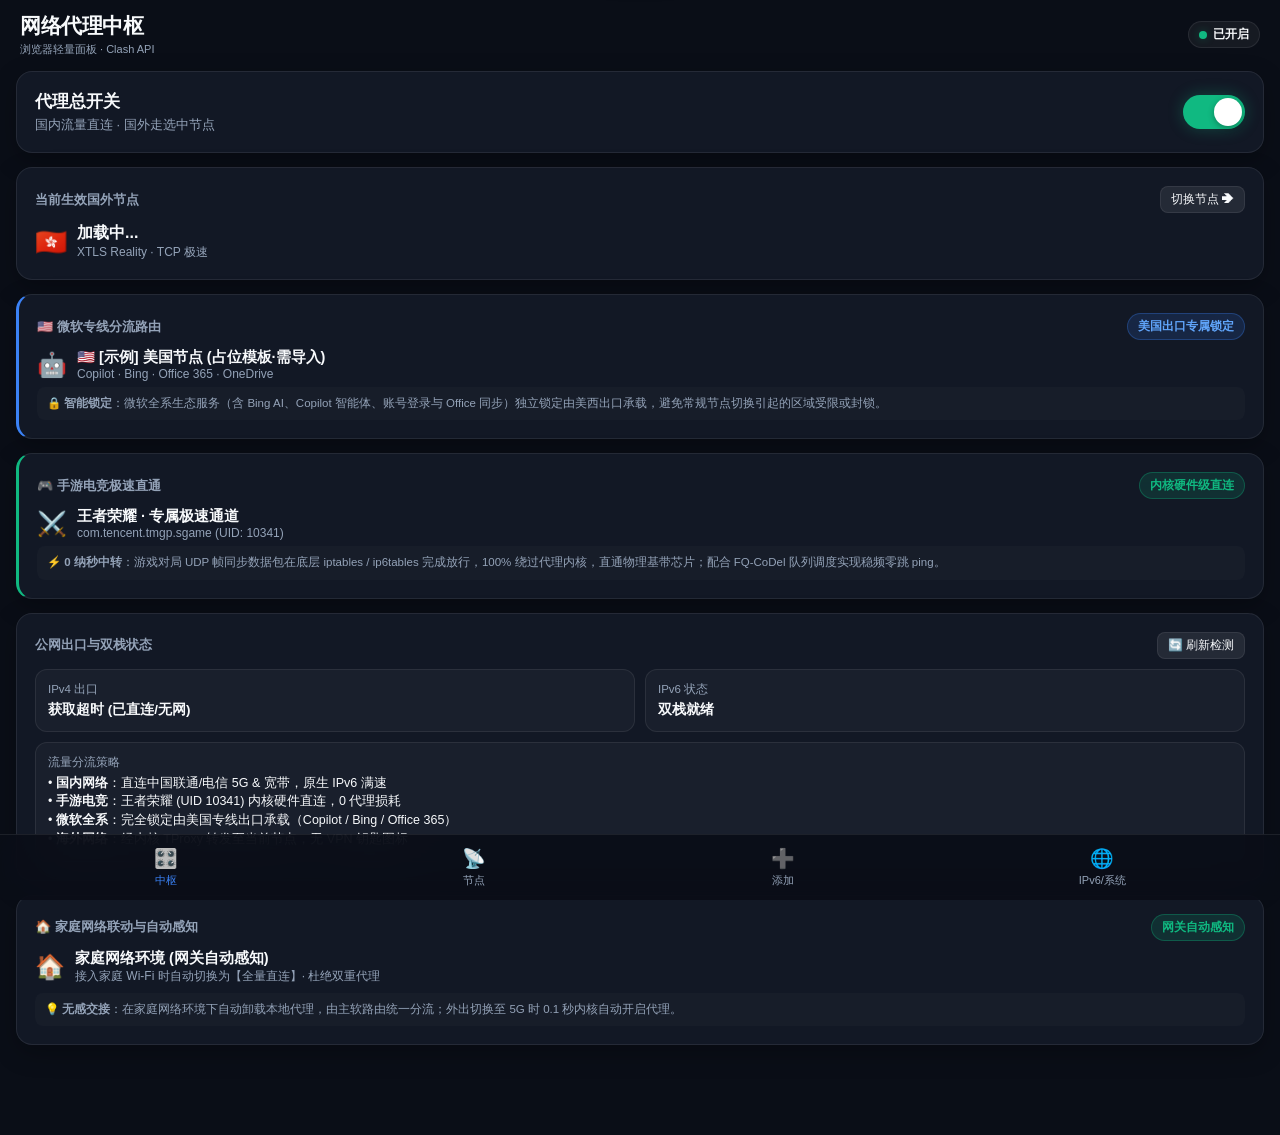
==== commit 81668fb6: "docs: clearly mark default nodes as placeholder templates in config and WebUI" ====
--- a/box/sing-box/ui/index.html
+++ b/box/sing-box/ui/index.html
@@ -331,7 +331,7 @@
       <div style="display: flex; align-items: center; gap: 10px; margin-bottom: 6px;">
         <span style="font-size: 24px;">🤖</span>
         <div>
-          <div id="msNodeName" style="font-size: 14.5px; font-weight: 700;">🇺🇸 美国 VLESS (跨洋大带宽)</div>
+          <div id="msNodeName" style="font-size: 14.5px; font-weight: 700;">🇺🇸 [示例] 美国节点 (占位模板·需导入)</div>
           <div style="font-size: 12px; color: var(--text-sub);">Copilot · Bing · Office 365 · OneDrive</div>
         </div>
       </div>
@@ -629,7 +629,7 @@
           const msGroup = proxiesMap['MICROSOFT'];
           if (msGroup) {
             const msEl = document.getElementById('msNodeName');
-            if (msEl) msEl.innerText = msGroup.now || '🇺🇸 美国 VLESS (跨洋大带宽)';
+            if (msEl) msEl.innerText = msGroup.now || '🇺🇸 [示例] 美国节点 (占位模板·需导入)';
           }
         }
         updateSwitchUI();
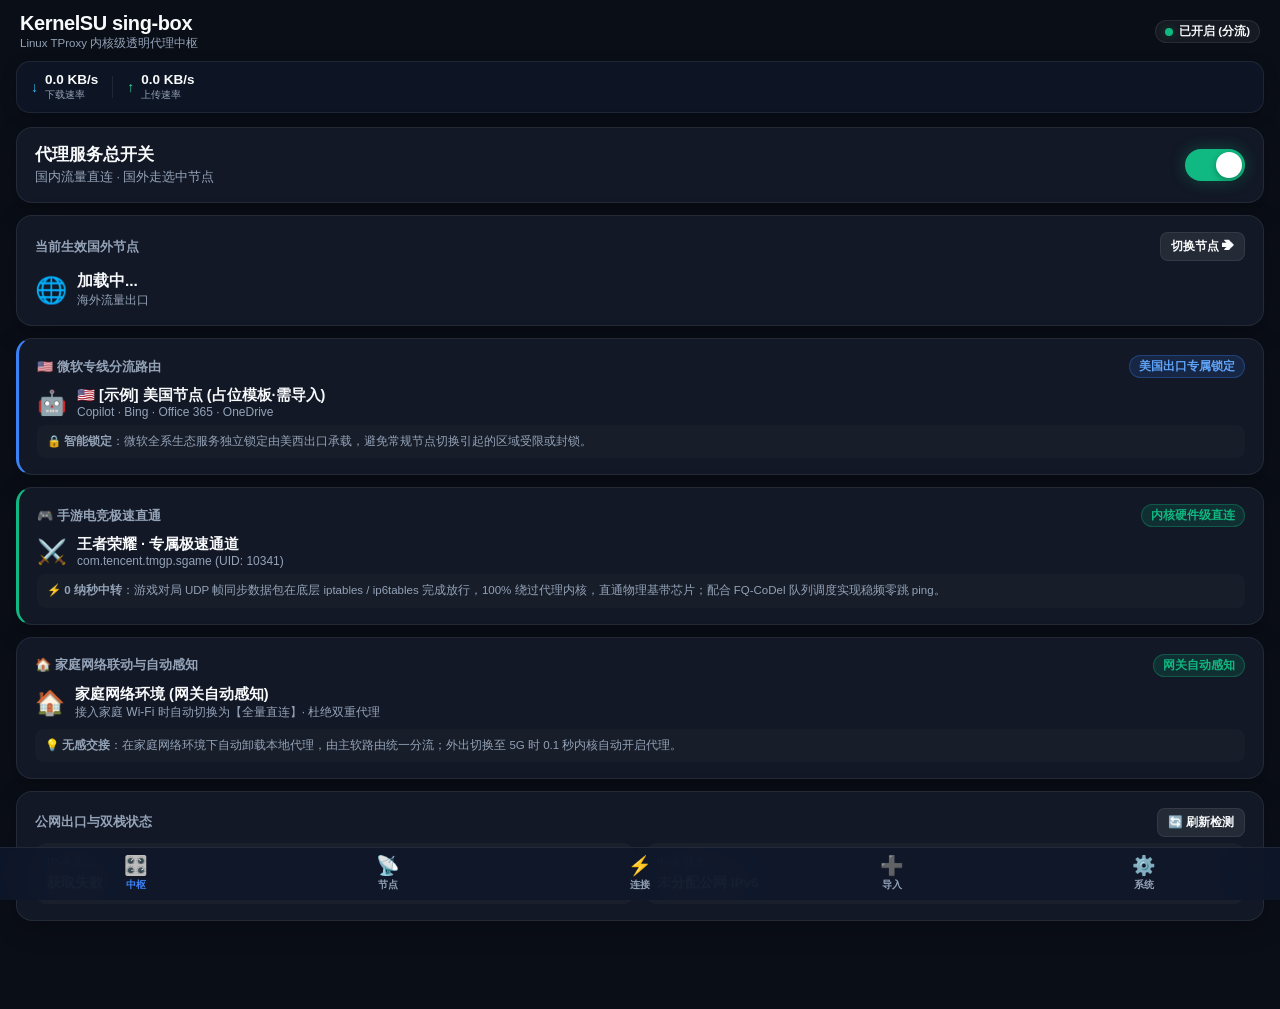
==== commit a0993cb4: "feat(webui): integrate live traffic speedometer, active connections inspector, parallel batch ping, " ====
--- a/box/sing-box/ui/index.html
+++ b/box/sing-box/ui/index.html
@@ -4,7 +4,7 @@
   <meta charset="UTF-8">
   <meta name="viewport" content="width=device-width, initial-scale=1.0, maximum-scale=1.0, user-scalable=no, viewport-fit=cover">
   <meta name="theme-color" content="#0a0e17">
-  <title>网络代理控制中枢</title>
+  <title>KernelSU sing-box 控制中枢</title>
   <link rel="stylesheet" type="text/css" href="/internal/insets.css" onerror="this.remove()">
   <style>
     :root {
@@ -16,6 +16,7 @@
       --green: #10b981;
       --green-glow: rgba(16, 185, 129, 0.3);
       --amber: #f59e0b;
+      --purple: #8b5cf6;
       --red: #ef4444;
       --red-glow: rgba(239, 68, 68, 0.3);
       --text-main: #f8fafc;
@@ -38,16 +39,16 @@
       display: flex;
       justify-content: space-between;
       align-items: center;
-      padding: 12px 4px 14px;
-    }
-    .top-header h1 { font-size: 21px; font-weight: 700; letter-spacing: -0.4px; }
+      padding: 12px 4px 10px;
+    }
+    .top-header h1 { font-size: 20px; font-weight: 800; letter-spacing: -0.4px; }
     .badge {
       display: inline-flex;
       align-items: center;
       gap: 6px;
-      font-size: 12px;
+      font-size: 11.5px;
       font-weight: 600;
-      padding: 4px 10px;
+      padding: 3px 9px;
       border-radius: 20px;
       background: rgba(255, 255, 255, 0.05);
       border: 1px solid var(--card-border);
@@ -55,6 +56,62 @@
     .status-dot { width: 8px; height: 8px; border-radius: 50%; background: #6b7280; }
     .status-dot.active { background: var(--green); box-shadow: 0 0 8px var(--green-glow); }
     .status-dot.disabled { background: var(--red); box-shadow: 0 0 8px var(--red-glow); }
+
+    /* Traffic Monitor Bar */
+    .traffic-bar {
+      display: flex;
+      justify-content: space-between;
+      align-items: center;
+      background: rgba(15, 23, 42, 0.7);
+      border: 1px solid var(--card-border);
+      border-radius: 14px;
+      padding: 10px 14px;
+      margin-bottom: 14px;
+      gap: 12px;
+      box-shadow: 0 4px 16px rgba(0,0,0,0.2);
+    }
+    .traffic-metrics {
+      display: flex;
+      align-items: center;
+      gap: 14px;
+      flex: 1;
+    }
+    .traffic-item {
+      display: flex;
+      align-items: center;
+      gap: 7px;
+    }
+    .traffic-arrow {
+      font-size: 14px;
+      font-weight: 900;
+      line-height: 1;
+    }
+    .traffic-item.down .traffic-arrow { color: #38bdf8; }
+    .traffic-item.up .traffic-arrow { color: #34d399; }
+    .traffic-info { display: flex; flex-direction: column; }
+    .traffic-speed {
+      font-size: 13.5px;
+      font-weight: 700;
+      font-variant-numeric: tabular-nums;
+      color: var(--text-main);
+      line-height: 1.2;
+    }
+    .traffic-lbl {
+      font-size: 10px;
+      color: var(--text-sub);
+    }
+    .traffic-divider {
+      width: 1px;
+      height: 22px;
+      background: rgba(255,255,255,0.08);
+    }
+    .traffic-canvas-box {
+      width: 100px;
+      height: 28px;
+      display: flex;
+      align-items: center;
+      justify-content: flex-end;
+    }
 
     /* Card Base */
     .card {
@@ -63,8 +120,8 @@
       backdrop-filter: blur(20px);
       -webkit-backdrop-filter: blur(20px);
       border-radius: var(--radius);
-      padding: 18px;
-      margin-bottom: 14px;
+      padding: 16px 18px;
+      margin-bottom: 12px;
       box-shadow: 0 8px 24px rgba(0, 0, 0, 0.25);
     }
 
@@ -74,12 +131,12 @@
       justify-content: space-between;
       align-items: center;
     }
-    .switch-info h2 { font-size: 17px; font-weight: 600; margin-bottom: 3px; }
-    .switch-info p { font-size: 13px; color: var(--text-sub); }
+    .switch-info h2 { font-size: 16.5px; font-weight: 700; margin-bottom: 3px; }
+    .switch-info p { font-size: 12.5px; color: var(--text-sub); }
     .toggle-btn {
       position: relative;
-      width: 62px;
-      height: 34px;
+      width: 60px;
+      height: 32px;
       background: #334155;
       border-radius: 20px;
       cursor: pointer;
@@ -92,8 +149,8 @@
       position: absolute;
       top: 3px;
       left: 3px;
-      width: 28px;
-      height: 28px;
+      width: 26px;
+      height: 26px;
       background: #ffffff;
       border-radius: 50%;
       transition: all 0.25s cubic-bezier(0.4, 0, 0.2, 1);
@@ -119,31 +176,23 @@
       background: rgba(255, 255, 255, 0.08);
       border: 1px solid var(--card-border);
       color: var(--text-main);
+      padding: 8px 14px;
+      border-radius: 10px;
       font-size: 13px;
-      font-weight: 500;
-      padding: 6px 14px;
-      border-radius: 10px;
+      font-weight: 600;
       cursor: pointer;
-      transition: all 0.2s ease;
       display: inline-flex;
       align-items: center;
       gap: 6px;
+      transition: all 0.2s ease;
     }
     .btn:active { transform: scale(0.97); }
-    .btn-primary {
-      background: var(--accent);
-      border-color: var(--accent);
-      color: #fff;
-      box-shadow: 0 0 12px var(--accent-glow);
-    }
-    .btn-danger {
-      background: rgba(239, 68, 68, 0.15);
-      border-color: rgba(239, 68, 68, 0.3);
-      color: #f87171;
-    }
-    .btn-sm { padding: 4px 10px; font-size: 12px; border-radius: 8px; }
-
-    /* Node List */
+    .btn-primary { background: var(--accent); border-color: var(--accent); color: white; }
+    .btn-outline { background: rgba(255,255,255,0.04); border-color: var(--card-border); }
+    .btn-sm { padding: 5px 10px; font-size: 12px; border-radius: 8px; }
+    .btn-danger { background: rgba(239, 68, 68, 0.15); border-color: rgba(239, 68, 68, 0.3); color: #fca5a5; }
+
+    /* Node List Item */
     .node-list { display: flex; flex-direction: column; gap: 8px; }
     .node-item {
       display: flex;
@@ -151,158 +200,234 @@
       align-items: center;
       padding: 12px 14px;
       border-radius: 12px;
-      background: rgba(255, 255, 255, 0.025);
-      border: 1.5px solid transparent;
+      background: rgba(255, 255, 255, 0.03);
+      border: 1px solid transparent;
+      cursor: pointer;
       transition: all 0.2s ease;
-      cursor: pointer;
-    }
-    .node-item:active { transform: scale(0.985); }
+    }
+    .node-item:hover, .node-item:active { background: rgba(255, 255, 255, 0.06); }
     .node-item.selected {
       background: rgba(59, 130, 246, 0.12);
-      border-color: var(--accent);
-      box-shadow: 0 0 14px var(--accent-glow);
-    }
-    .node-main { display: flex; flex-direction: column; gap: 4px; flex: 1; }
-    .node-name-row { display: flex; align-items: center; gap: 8px; font-size: 14.5px; font-weight: 600; }
+      border-color: rgba(59, 130, 246, 0.4);
+    }
+    .node-title {
+      font-size: 14.5px;
+      font-weight: 600;
+      display: flex;
+      align-items: center;
+      gap: 6px;
+    }
     .node-tag-type {
-      font-size: 10px;
-      font-weight: 700;
+      font-size: 10.5px;
       padding: 2px 6px;
-      border-radius: 6px;
+      border-radius: 4px;
       background: rgba(255, 255, 255, 0.08);
       color: var(--text-sub);
       text-transform: uppercase;
-    }
-    .node-sub { font-size: 11.5px; color: var(--text-sub); }
+      font-weight: 700;
+    }
+    .node-sub { font-size: 11.5px; color: var(--text-sub); margin-top: 3px; }
     .node-actions { display: flex; align-items: center; gap: 8px; }
-    .node-delay { font-size: 12px; font-weight: 600; color: var(--text-sub); padding: 4px 8px; border-radius: 6px; background: rgba(0,0,0,0.2); }
-    .node-delay.fast { color: var(--green); }
-    .node-delay.medium { color: var(--amber); }
-    .node-delay.slow { color: var(--red); }
+    .node-delay {
+      font-size: 11px;
+      padding: 4px 8px;
+      border-radius: 6px;
+      font-weight: 600;
+      background: rgba(255, 255, 255, 0.06);
+      color: var(--text-sub);
+    }
+    .node-delay.fast { background: rgba(16, 185, 129, 0.2); color: #34d399; }
+    .node-delay.medium { background: rgba(245, 158, 11, 0.2); color: #fbbf24; }
+    .node-delay.slow { background: rgba(239, 68, 68, 0.2); color: #f87171; }
     .node-del-btn {
+      background: none;
+      border: none;
       color: var(--text-sub);
-      background: transparent;
-      border: none;
-      font-size: 16px;
+      font-size: 15px;
       padding: 4px 6px;
       cursor: pointer;
       border-radius: 6px;
     }
-    .node-del-btn:hover { color: var(--red); background: rgba(239,68,68,0.15); }
-
-    /* Info Grids */
-    .info-grid { display: grid; grid-template-columns: 1fr 1fr; gap: 10px; margin-top: 10px; }
+
+    /* Active Connection Card */
+    .conn-item {
+      display: flex;
+      justify-content: space-between;
+      align-items: center;
+      background: rgba(255, 255, 255, 0.03);
+      border: 1px solid rgba(255, 255, 255, 0.05);
+      border-radius: 10px;
+      padding: 9px 12px;
+      font-size: 12px;
+      transition: background 0.15s;
+    }
+    .conn-host {
+      font-weight: 600;
+      color: var(--text-main);
+      max-width: 170px;
+      overflow: hidden;
+      text-overflow: ellipsis;
+      white-space: nowrap;
+    }
+    .conn-tag {
+      font-size: 9.5px;
+      padding: 2px 6px;
+      border-radius: 4px;
+      font-weight: 700;
+      text-transform: uppercase;
+    }
+    .conn-tag.ms { background: rgba(59, 130, 246, 0.2); color: #60a5fa; }
+    .conn-tag.direct { background: rgba(16, 185, 129, 0.2); color: #34d399; }
+    .conn-tag.proxy { background: rgba(168, 85, 247, 0.2); color: #c084fc; }
+    .conn-kill-btn {
+      background: none;
+      border: none;
+      color: var(--text-sub);
+      cursor: pointer;
+      font-size: 13px;
+      padding: 3px 6px;
+      border-radius: 4px;
+    }
+    .conn-kill-btn:hover { color: #ef4444; background: rgba(239, 68, 68, 0.1); }
+
+    /* Info Grid */
+    .info-grid {
+      display: grid;
+      grid-template-columns: 1fr 1fr;
+      gap: 10px;
+    }
     .info-box {
       background: rgba(255, 255, 255, 0.03);
+      border-radius: 12px;
       padding: 12px;
-      border-radius: 12px;
-      border: 1px solid var(--card-border);
     }
     .info-label { font-size: 11.5px; color: var(--text-sub); margin-bottom: 4px; }
-    .info-val { font-size: 13.5px; font-weight: 600; word-break: break-all; }
-
-    /* Form Inputs */
-    .form-group { margin-bottom: 12px; }
-    .form-label { font-size: 12.5px; font-weight: 600; color: var(--text-sub); margin-bottom: 6px; display: block; }
-    .form-control {
-      width: 100%;
-      background: rgba(0, 0, 0, 0.3);
-      border: 1px solid var(--card-border);
-      border-radius: 10px;
-      padding: 10px 12px;
-      color: #fff;
-      font-size: 13.5px;
-      outline: none;
-      transition: border 0.2s;
-    }
-    .form-control:focus { border-color: var(--accent); box-shadow: 0 0 8px var(--accent-glow); }
-    textarea.form-control { min-height: 85px; resize: vertical; }
-
-    /* Tab bar */
+    .info-val { font-size: 13.5px; font-weight: 700; word-break: break-all; }
+
+    /* Tab Bar */
     .tab-bar {
       position: fixed;
       bottom: 0;
       left: 0;
       right: 0;
-      background: rgba(10, 14, 23, 0.92);
+      background: rgba(15, 23, 42, 0.92);
       backdrop-filter: blur(25px);
       -webkit-backdrop-filter: blur(25px);
       border-top: 1px solid var(--card-border);
       display: flex;
       justify-content: space-around;
-      padding: 8px 12px calc(8px + var(--safe-bottom));
+      padding: 8px 10px calc(8px + var(--safe-bottom));
       z-index: 100;
     }
     .tab-btn {
-      background: transparent;
+      background: none;
       border: none;
       color: var(--text-sub);
       display: flex;
       flex-direction: column;
       align-items: center;
       gap: 3px;
-      font-size: 11px;
-      font-weight: 500;
+      font-size: 10px;
+      font-weight: 600;
       cursor: pointer;
-      padding: 4px 12px;
-      border-radius: 12px;
-      transition: all 0.2s;
+      flex: 1;
+      transition: color 0.2s;
     }
     .tab-btn.active { color: var(--accent); }
-    .tab-icon { font-size: 19px; }
+    .tab-icon { font-size: 19px; line-height: 1; }
+
+    /* Views */
+    .view { display: none; }
+    .view.active { display: block; }
+
+    /* Form Controls */
+    .form-group { margin-bottom: 14px; }
+    .form-label { display: block; font-size: 12.5px; color: var(--text-sub); margin-bottom: 6px; font-weight: 600; }
+    .form-input, .form-textarea, .form-select {
+      width: 100%;
+      background: rgba(255, 255, 255, 0.05);
+      border: 1px solid var(--card-border);
+      color: var(--text-main);
+      padding: 10px 12px;
+      border-radius: 10px;
+      font-size: 13.5px;
+      outline: none;
+      transition: border 0.2s;
+    }
+    .form-input:focus, .form-textarea:focus, .form-select:focus { border-color: var(--accent); }
+    .form-textarea { resize: vertical; min-height: 80px; font-family: monospace; font-size: 12px; }
 
     /* Toast */
     #toast {
       position: fixed;
       top: calc(16px + var(--safe-top));
       left: 50%;
-      transform: translateX(-50%) translateY(-100px);
+      transform: translateX(-50%);
       background: rgba(30, 41, 59, 0.95);
       border: 1px solid var(--card-border);
-      color: #fff;
-      padding: 10px 18px;
+      color: white;
+      padding: 8px 16px;
       border-radius: 20px;
-      font-size: 13.5px;
-      font-weight: 500;
-      box-shadow: 0 10px 30px rgba(0,0,0,0.5);
-      transition: transform 0.3s cubic-bezier(0.18, 0.89, 0.32, 1.28);
-      z-index: 999;
+      font-size: 12.5px;
+      font-weight: 600;
+      box-shadow: 0 10px 25px rgba(0,0,0,0.4);
+      z-index: 1000;
+      opacity: 0;
       pointer-events: none;
-      backdrop-filter: blur(10px);
-    }
-    #toast.show { transform: translateX(-50%) translateY(0); }
-
-    /* Views */
-    .view { display: none; }
-    .view.active { display: block; }
+      transition: opacity 0.25s, transform 0.25s;
+    }
+    #toast.show { opacity: 1; transform: translate(-50%, 6px); }
   </style>
 </head>
 <body>
 
-  <!-- Toast -->
-  <div id="toast">提示信息</div>
-
-  <!-- Header -->
+  <div id="toast">操作已完成</div>
+
+  <!-- Top Header -->
   <div class="top-header">
     <div>
-      <h1 id="pageTitle">网络代理中枢</h1>
-      <div id="envBadge" style="font-size: 11px; color: var(--text-sub); margin-top: 2px;">KernelSU TProxy 模式</div>
+      <h1>KernelSU sing-box</h1>
+      <div style="font-size: 11.5px; color: var(--text-sub); margin-top: 1px;">Linux TProxy 内核级透明代理中枢</div>
     </div>
     <div class="badge">
-      <div id="statusDot" class="status-dot active"></div>
-      <span id="statusText">已开启</span>
+      <span class="status-dot active" id="statusDot"></span>
+      <span id="statusText">已开启 (分流)</span>
     </div>
   </div>
 
-  <!-- VIEW 1: 控制中枢 (Dashboard) -->
+  <!-- Traffic Speedometer Bar -->
+  <div class="traffic-bar">
+    <div class="traffic-metrics">
+      <div class="traffic-item down">
+        <span class="traffic-arrow">↓</span>
+        <div class="traffic-info">
+          <div class="traffic-speed" id="speedDown">0.0 KB/s</div>
+          <div class="traffic-lbl">下载速率</div>
+        </div>
+      </div>
+      <div class="traffic-divider"></div>
+      <div class="traffic-item up">
+        <span class="traffic-arrow">↑</span>
+        <div class="traffic-info">
+          <div class="traffic-speed" id="speedUp">0.0 KB/s</div>
+          <div class="traffic-lbl">上传速率</div>
+        </div>
+      </div>
+    </div>
+    <div class="traffic-canvas-box">
+      <canvas id="trafficCanvas" width="100" height="28"></canvas>
+    </div>
+  </div>
+
+  <!-- VIEW 1: 中枢总览 (Dashboard) -->
   <div id="view-dashboard" class="view active">
-    <!-- Master Switch -->
+    <!-- Master Switch Card -->
     <div class="card switch-card">
       <div class="switch-info">
-        <h2>代理总开关</h2>
+        <h2>代理服务总开关</h2>
         <p id="switchDesc">国内流量直连 · 国外走选中节点</p>
       </div>
-      <button id="toggleBtn" class="toggle-btn on" onclick="toggleProxy()">
+      <button class="toggle-btn on" id="toggleBtn" onclick="toggleProxy()">
         <div class="toggle-thumb"></div>
       </button>
     </div>
@@ -314,10 +439,10 @@
         <button class="btn btn-sm" onclick="switchTab('nodes')">切换节点 ➔</button>
       </div>
       <div style="display: flex; align-items: center; gap: 10px;">
-        <span id="activeNodeIcon" style="font-size: 26px;">🇭🇰</span>
+        <span id="activeNodeIcon" style="font-size: 26px;">🌐</span>
         <div>
-          <div id="activeNodeName" style="font-size: 16px; font-weight: 700;">加载中...</div>
-          <div id="activeNodeDetail" style="font-size: 12px; color: var(--text-sub);">XTLS Reality · TCP 极速</div>
+          <div id="activeNodeName" style="font-size: 15.5px; font-weight: 700;">加载中...</div>
+          <div id="activeNodeDetail" style="font-size: 12px; color: var(--text-sub);">海外流量出口</div>
         </div>
       </div>
     </div>
@@ -336,7 +461,7 @@
         </div>
       </div>
       <div style="font-size: 11.5px; color: var(--text-sub); line-height: 1.5; background: rgba(255,255,255,0.02); padding: 8px 10px; border-radius: 8px;">
-        🔒 <strong>智能锁定</strong>：微软全系生态服务（含 Bing AI、Copilot 智能体、账号登录与 Office 同步）独立锁定由美西出口承载，避免常规节点切换引起的区域受限或封锁。
+        🔒 <strong>智能锁定</strong>：微软全系生态服务独立锁定由美西出口承载，避免常规节点切换引起的区域受限或封锁。
       </div>
     </div>
 
@@ -355,6 +480,24 @@
       </div>
       <div style="font-size: 11.5px; color: var(--text-sub); line-height: 1.5; background: rgba(255,255,255,0.02); padding: 8px 10px; border-radius: 8px;">
         ⚡ <strong>0 纳秒中转</strong>：游戏对局 UDP 帧同步数据包在底层 iptables / ip6tables 完成放行，100% 绕过代理内核，直通物理基带芯片；配合 FQ-CoDel 队列调度实现稳频零跳 ping。
+      </div>
+    </div>
+
+    <!-- Smart Home Auto-Off Card -->
+    <div class="card">
+      <div style="display: flex; justify-content: space-between; align-items: center; margin-bottom: 8px;">
+        <span style="font-size: 13px; color: var(--text-sub); font-weight: 600;">🏠 家庭网络联动与自动感知</span>
+        <span id="smartHomeBadge" class="badge" style="background: rgba(16,185,129,0.15); border-color: rgba(16,185,129,0.3); color: var(--green);">网关自动感知</span>
+      </div>
+      <div style="display: flex; align-items: center; gap: 10px; margin-bottom: 8px;">
+        <span id="smartHomeIcon" style="font-size: 24px;">🏠</span>
+        <div>
+          <div id="smartHomeTitle" style="font-size: 14.5px; font-weight: 600;">家庭网络环境 (网关自动感知)</div>
+          <div id="smartHomeDesc" style="font-size: 12px; color: var(--text-sub);">接入家庭 Wi-Fi 时自动切换为【全量直连】· 杜绝双重代理</div>
+        </div>
+      </div>
+      <div style="font-size: 11.5px; color: var(--text-sub); line-height: 1.5; background: rgba(255,255,255,0.02); padding: 8px 10px; border-radius: 8px;">
+        💡 <strong>无感交接</strong>：在家庭网络环境下自动卸载本地代理，由主软路由统一分流；外出切换至 5G 时 0.1 秒内核自动开启代理。
       </div>
     </div>
 
@@ -374,118 +517,130 @@
           <div id="ipV6Display" class="info-val">检测中...</div>
         </div>
       </div>
-      <div class="info-box" style="margin-top: 10px;">
-        <div class="info-label">流量分流策略</div>
-        <div style="font-size: 12.5px; color: var(--text-main); line-height: 1.5;">
-          • <strong>国内网络</strong>：直连中国联通/电信 5G & 宽带，原生 IPv6 满速<br>
-          • <strong>手游电竞</strong>：王者荣耀 (UID 10341) 内核硬件直连，0 代理损耗<br>
-          • <strong>微软全系</strong>：完全锁定由美国专线出口承载（Copilot / Bing / Office 365）<br>
-          • <strong>海外网络</strong>：经内核 TProxy 转发至当前节点，无 VPN 钥匙图标
-        </div>
-      </div>
-    </div>
-
-    <!-- Smart Home Auto-Off Card -->
-    <div class="card">
-      <div style="display: flex; justify-content: space-between; align-items: center; margin-bottom: 8px;">
-        <span style="font-size: 13px; color: var(--text-sub); font-weight: 600;">🏠 家庭网络联动与自动感知</span>
-        <span id="smartHomeBadge" class="badge" style="background: rgba(16,185,129,0.15); border-color: rgba(16,185,129,0.3); color: var(--green);">网关自动感知</span>
-      </div>
-      <div style="display: flex; align-items: center; gap: 10px; margin-bottom: 8px;">
-        <span id="smartHomeIcon" style="font-size: 24px;">🏠</span>
-        <div>
-          <div id="smartHomeTitle" style="font-size: 14.5px; font-weight: 600;">家庭网络环境 (网关自动感知)</div>
-          <div id="smartHomeDesc" style="font-size: 12px; color: var(--text-sub);">接入家庭 Wi-Fi 时自动切换为【全量直连】· 杜绝双重代理</div>
-        </div>
-      </div>
-      <div style="font-size: 11.5px; color: var(--text-sub); line-height: 1.5; background: rgba(255,255,255,0.02); padding: 8px 10px; border-radius: 8px;">
-        💡 <strong>无感交接</strong>：在家庭网络环境下自动卸载本地代理，由主软路由统一分流；外出切换至 5G 时 0.1 秒内核自动开启代理。
-      </div>
     </div>
   </div>
 
   <!-- VIEW 2: 节点管理 (Nodes) -->
   <div id="view-nodes" class="view">
     <div class="section-title">
-      <span>国外代理节点列表 (<span id="nodeCount">0</span>)</span>
+      <span>节点列表 (<span id="nodeCount">0</span>)</span>
       <div style="display: flex; gap: 6px;">
-        <button class="btn btn-sm" onclick="testAllDelays()">⚡ 测速全部</button>
-        <button class="btn btn-sm btn-primary" onclick="switchTab('add')">➕ 添加</button>
-      </div>
-    </div>
-    <div class="card" style="padding: 10px;">
+        <button class="btn btn-sm" id="batchPingBtn" onclick="testAllDelaysConcurrent()">⚡ 全部测速</button>
+        <button class="btn btn-sm" id="sortBtn" onclick="toggleSortNodes()">↕️ 延迟排序</button>
+        <button class="btn btn-sm btn-primary" onclick="switchTab('add')">➕ 导入</button>
+      </div>
+    </div>
+    <div class="card" style="padding: 12px;">
+      <div style="background: rgba(245, 158, 11, 0.1); border: 1px dashed rgba(245, 158, 11, 0.4); border-radius: 8px; padding: 10px; margin-bottom: 12px; font-size: 12px; color: #fbbf24; line-height: 1.5;">
+        ⚠️ <strong>出厂说明</strong>：默认列表中的节点均为<strong>示例占位模板</strong>（不可连网）。请点击上方<strong>「➕ 导入」</strong>添加您自己的可用代理节点。
+      </div>
       <div id="nodeList" class="node-list">
         <div style="text-align: center; color: var(--text-sub); padding: 24px;">正在加载节点...</div>
       </div>
     </div>
   </div>
 
-  <!-- VIEW 3: 添加节点 (Add Node) -->
+  <!-- VIEW 3: 实时连接审计 (Connections) -->
+  <div id="view-connections" class="view">
+    <div class="section-title">
+      <span>实时活跃网络连接 (<span id="connCount">0</span>)</span>
+      <div style="display: flex; gap: 6px;">
+        <button class="btn btn-sm btn-outline" onclick="fetchConnections(true)">🔄 刷新</button>
+        <button class="btn btn-sm btn-danger" onclick="closeAllConnections()">❌ 断开全部</button>
+      </div>
+    </div>
+
+    <div class="card" style="padding: 12px;">
+      <div style="display: flex; gap: 8px; margin-bottom: 10px;">
+        <input type="text" id="connFilterInput" class="form-input" placeholder="🔍 搜索域名、IP 或规则 (如: microsoft, sgame, cn)..." 
+               style="padding: 8px 12px; font-size: 12.5px;" oninput="renderConnections()">
+      </div>
+      <div style="font-size: 11px; color: var(--text-sub); margin-bottom: 10px; display: flex; justify-content: space-between;">
+        <span id="connTotalStats">累计流量：↓ 0 MB · ↑ 0 MB</span>
+        <span>点击右侧 ✕ 可强行断开指定连接</span>
+      </div>
+      <div id="connList" style="display: flex; flex-direction: column; gap: 6px; max-height: 520px; overflow-y: auto;">
+        <div style="text-align: center; color: var(--text-sub); padding: 30px;">正在获取网络连接...</div>
+      </div>
+    </div>
+  </div>
+
+  <!-- VIEW 4: 添加节点 (Add Node) -->
   <div id="view-add" class="view">
     <div class="card">
-      <h2 style="font-size: 17px; font-weight: 700; margin-bottom: 4px;">添加新节点</h2>
+      <h2 style="font-size: 16.5px; font-weight: 700; margin-bottom: 4px;">添加新节点</h2>
       <p style="font-size: 12.5px; color: var(--text-sub); margin-bottom: 14px;">支持一键粘贴分享链接或 sing-box JSON 片段</p>
 
       <div class="form-group">
         <label class="form-label">粘贴节点链接 / JSON：</label>
-        <textarea id="importLink" class="form-control" placeholder="支持 vless://, hysteria2://, hy2://, trojan://, ss:// 链接或 JSON 格式配置"></textarea>
-      </div>
-
-      <button class="btn btn-primary" style="width: 100%; justify-content: center; padding: 10px;" onclick="handleImportNode()">
-        📥 解析并保存节点
-      </button>
-
-      <div style="margin-top: 18px; border-top: 1px solid var(--card-border); padding-top: 14px;">
-        <span class="form-label" style="margin-bottom: 8px;">或者手动快捷填写：</span>
+        <textarea id="importInput" class="form-textarea" placeholder="支持 vless://, hysteria2://, hy2://, trojan://, ss:// 链接，或者 sing-box outbound 格式 JSON 片段..."></textarea>
+      </div>
+
+      <div style="display: flex; gap: 8px;">
+        <button class="btn btn-primary" style="flex: 1; justify-content: center;" onclick="handleImportLink()">📥 解析并添加</button>
+        <button class="btn btn-outline" onclick="clearImport()">清空</button>
+      </div>
+    </div>
+
+    <div class="card">
+      <h3 style="font-size: 15px; font-weight: 700; margin-bottom: 12px;">手动表单录入</h3>
+      <div class="form-group">
+        <label class="form-label">节点名称 (Tag)：</label>
+        <input type="text" id="manualTag" class="form-input" placeholder="如: 香港专线 01">
+      </div>
+      <div class="form-group">
+        <label class="form-label">协议类型：</label>
+        <select id="manualType" class="form-select" onchange="onProtocolChange()">
+          <option value="vless">VLESS (Reality / Vision)</option>
+          <option value="hysteria2">Hysteria 2</option>
+          <option value="trojan">Trojan</option>
+          <option value="shadowsocks">Shadowsocks</option>
+        </select>
+      </div>
+      <div class="info-grid">
         <div class="form-group">
-          <select id="formType" class="form-control">
-            <option value="vless">VLESS Reality (TCP)</option>
-            <option value="hysteria2">Hysteria 2 (UDP/QUIC)</option>
-            <option value="trojan">Trojan (TLS)</option>
-          </select>
+          <label class="form-label">服务器域名/IP：</label>
+          <input type="text" id="manualServer" class="form-input" placeholder="example.com">
         </div>
         <div class="form-group">
-          <input id="formTag" class="form-control" placeholder="节点别名 (如：日本 专线)">
+          <label class="form-label">端口：</label>
+          <input type="number" id="manualPort" class="form-input" placeholder="443">
         </div>
-        <div style="display: flex; gap: 8px;" class="form-group">
-          <input id="formServer" class="form-control" style="flex: 2;" placeholder="服务器地址 / 域名">
-          <input id="formPort" class="form-control" style="flex: 1;" type="number" placeholder="端口">
-        </div>
-        <div class="form-group">
-          <input id="formSecret" class="form-control" placeholder="密码 / UUID">
-        </div>
-        <div class="form-group">
-          <input id="formSni" class="form-control" placeholder="SNI 域名 (如: gateway.icloud.com)">
-        </div>
-        <div class="form-group" id="realityGroup">
-          <input id="formPbk" class="form-control" placeholder="Reality 公钥 (Public Key)">
-        </div>
-        <button class="btn" style="width: 100%; justify-content: center;" onclick="handleManualAdd()">
-          ➕ 提交新节点
-        </button>
-      </div>
+      </div>
+      <div class="form-group">
+        <label class="form-label">UUID / 密码：</label>
+        <input type="text" id="manualSecret" class="form-input" placeholder="UUID or Password">
+      </div>
+      <button class="btn btn-primary" style="width: 100%; justify-content: center; margin-top: 6px;" onclick="handleManualAdd()">💾 保存并生效</button>
     </div>
   </div>
 
-  <!-- VIEW 4: 系统与 IPv6 (System & IPv6) -->
+  <!-- VIEW 5: 系统诊断与运维 (System) -->
   <div id="view-system" class="view">
     <div class="card">
-      <h2 style="font-size: 16px; font-weight: 700; margin-bottom: 10px;">🌐 IPv6 服务专题</h2>
+      <h2 style="font-size: 16px; font-weight: 700; margin-bottom: 8px;">🌐 双栈 IPv6 状态与诊断</h2>
       <div class="info-grid">
         <div class="info-box">
-          <div class="info-label">本机公网 IPv6</div>
-          <div id="sysIpv6Addr" class="info-val" style="font-size: 11px;">获取中...</div>
+          <div class="info-label">IPv6 本地栈</div>
+          <div id="sysIpv6Local" class="info-val">已激活</div>
         </div>
         <div class="info-box">
           <div class="info-label">国内 IPv6 服务</div>
           <div class="info-val" style="color: var(--green);">已启用 (原生直连)</div>
         </div>
       </div>
-      <div style="margin-top: 12px; font-size: 12px; color: var(--text-sub); line-height: 1.6;">
-        ✅ <strong>国内 IPv6 直连</strong>：中国三大运营商 5G/Wi-Fi 分配的独立公网 IPv6 地址直接连通国内服务，零代理损耗。<br>
-        ✅ <strong>代理 IPv6 穿透</strong>：香港、新加坡等节点直接采用 IPv6 骨干专线建立隧道，海外服务自动按最优双栈访问。
-      </div>
-      <button class="btn btn-sm" style="margin-top: 12px;" onclick="testIpv6Connectivity()">⚡ 诊断 IPv6 连通性</button>
+      <button class="btn btn-sm btn-outline" style="margin-top: 12px; width: 100%; justify-content: center;" onclick="testIpv6Connectivity()">⚡ 诊断 IPv6 公网连通性</button>
+    </div>
+
+    <!-- Geo Rules Update Card -->
+    <div class="card" style="border-left: 3px solid #f59e0b;">
+      <h2 style="font-size: 16px; font-weight: 700; margin-bottom: 6px;">🔄 规则集在线热更新</h2>
+      <div style="font-size: 12px; color: var(--text-sub); line-height: 1.5; margin-bottom: 12px;">
+        从 GitHub / SagerNet 镜像源在线拉取最新的 <code>geoip-cn.srs</code>、<code>geosite-cn.srs</code> 与 <code>geosite-microsoft.srs</code> 规则库，更新后内核 0.1 秒无感热重载。
+      </div>
+      <button class="btn btn-sm btn-outline" id="updateGeoBtn" style="width: 100%; justify-content: center; color: #fbbf24; border-color: rgba(245, 158, 11, 0.4);" onclick="updateGeoRules()">
+        ⚡ 在线更新 Geo 规则库 (geoip/geosite)
+      </button>
     </div>
 
     <div class="card">
@@ -496,8 +651,8 @@
           <div id="sysPid" class="info-val">-</div>
         </div>
         <div class="info-box">
-          <div class="info-label">核心内存占用</div>
-          <div id="sysMem" class="info-val">~65 MB</div>
+          <div class="info-label">物理常驻内存 (VmRSS)</div>
+          <div id="sysMem" class="info-val">~23 MB (已调优)</div>
         </div>
       </div>
       <div style="margin-top: 14px; display: flex; gap: 8px;">
@@ -517,13 +672,17 @@
       <span class="tab-icon">📡</span>
       <span>节点</span>
     </button>
+    <button class="tab-btn" id="tabBtn-connections" onclick="switchTab('connections')">
+      <span class="tab-icon">⚡</span>
+      <span>连接</span>
+    </button>
     <button class="tab-btn" id="tabBtn-add" onclick="switchTab('add')">
       <span class="tab-icon">➕</span>
-      <span>添加</span>
+      <span>导入</span>
     </button>
     <button class="tab-btn" id="tabBtn-system" onclick="switchTab('system')">
-      <span class="tab-icon">🌐</span>
-      <span>IPv6/系统</span>
+      <span class="tab-icon">⚙️</span>
+      <span>系统</span>
     </button>
   </div>
 
@@ -535,6 +694,9 @@
     let currentConfig = null;
     let proxiesMap = {};
     let nodeDelayCache = {};
+    let isSortedByDelay = false;
+    let currentConnections = [];
+    let trafficHistory = new Array(20).fill(0);
 
     // KSU Exec Helper
     let ksuSeq = 0;
@@ -565,23 +727,287 @@
     function switchTab(name) {
       document.querySelectorAll('.view').forEach(v => v.classList.remove('active'));
       document.querySelectorAll('.tab-btn').forEach(b => b.classList.remove('active'));
-      document.getElementById('view-' + name).classList.add('active');
-      document.getElementById('tabBtn-' + name).classList.add('active');
-      if (name === 'system') loadSystemInfo();
-    }
-
+
+      const v = document.getElementById(`view-${name}`);
+      const b = document.getElementById(`tabBtn-${name}`);
+      if (v) v.classList.add('active');
+      if (b) b.classList.add('active');
+
+      if (name === 'connections') {
+        fetchConnections();
+      }
+    }
+
+    // Format bytes
+    function formatBytes(bytes) {
+      if (!bytes || bytes === 0) return '0 B';
+      const k = 1024;
+      const sizes = ['B', 'KB', 'MB', 'GB'];
+      const i = Math.floor(Math.log(bytes) / Math.log(k));
+      return (bytes / Math.pow(k, i)).toFixed(1) + ' ' + sizes[i];
+    }
+
+    function formatSpeed(bps) {
+      if (!bps || bps === 0) return '0.0 KB/s';
+      if (bps < 1024 * 1024) {
+        return (bps / 1024).toFixed(1) + ' KB/s';
+      }
+      return (bps / (1024 * 1024)).toFixed(2) + ' MB/s';
+    }
+
+    // 1. Live Traffic Monitor & Sparkline Canvas
+    let trafficWs = null;
+    function initTrafficStream() {
+      try {
+        const wsHost = (window.location.host || '127.0.0.1:9090');
+        const wsProto = (window.location.protocol === 'https:') ? 'wss:' : 'ws:';
+        trafficWs = new WebSocket(`${wsProto}//${wsHost}/traffic`);
+
+        trafficWs.onmessage = (event) => {
+          try {
+            const data = JSON.parse(event.data);
+            updateTrafficUI(data.up || 0, data.down || 0);
+          } catch(e) {}
+        };
+        trafficWs.onerror = () => { fallbackTrafficPoll(); };
+        trafficWs.onclose = () => { setTimeout(initTrafficStream, 3500); };
+      } catch(e) {
+        fallbackTrafficPoll();
+      }
+    }
+
+    let trafficPollTimer = null;
+    function fallbackTrafficPoll() {
+      if (trafficPollTimer) return;
+      trafficPollTimer = setInterval(async () => {
+        try {
+          if (isKsu) {
+            const r = await ksuExec('curl -s -m 1 http://127.0.0.1:9090/traffic');
+            if (r.stdout) {
+              const lines = r.stdout.trim().split('\n');
+              const last = JSON.parse(lines[lines.length - 1]);
+              updateTrafficUI(last.up || 0, last.down || 0);
+            }
+          }
+        } catch(e) {}
+      }, 1500);
+    }
+
+    function updateTrafficUI(up, down) {
+      const downEl = document.getElementById('speedDown');
+      const upEl = document.getElementById('speedUp');
+      if (downEl) downEl.innerText = formatSpeed(down);
+      if (upEl) upEl.innerText = formatSpeed(up);
+      drawTrafficCanvas(down);
+    }
+
+    function drawTrafficCanvas(val) {
+      const cvs = document.getElementById('trafficCanvas');
+      if (!cvs) return;
+      const ctx = cvs.getContext('2d');
+      const w = cvs.width;
+      const h = cvs.height;
+
+      trafficHistory.push(val);
+      if (trafficHistory.length > 20) trafficHistory.shift();
+
+      ctx.clearRect(0, 0, w, h);
+      ctx.beginPath();
+      const max = Math.max(...trafficHistory, 10240); // min 10KB scale
+      const step = w / (trafficHistory.length - 1);
+
+      trafficHistory.forEach((v, i) => {
+        const x = i * step;
+        const y = h - (v / max) * (h - 4) - 2;
+        if (i === 0) ctx.moveTo(x, y);
+        else ctx.lineTo(x, y);
+      });
+
+      ctx.strokeStyle = '#38bdf8';
+      ctx.lineWidth = 2;
+      ctx.stroke();
+
+      ctx.lineTo(w, h);
+      ctx.lineTo(0, h);
+      ctx.closePath();
+      const grad = ctx.createLinearGradient(0, 0, 0, h);
+      grad.addColorStop(0, 'rgba(56, 189, 248, 0.35)');
+      grad.addColorStop(1, 'rgba(56, 189, 248, 0.0)');
+      ctx.fillStyle = grad;
+      ctx.fill();
+    }
+
+    // 2. Active Connections Inspector
+    async function fetchConnections(notify = false) {
+      try {
+        let data = null;
+        if (isKsu) {
+          const r = await ksuExec('curl -s http://127.0.0.1:9090/connections');
+          if (r.stdout) data = JSON.parse(r.stdout);
+        } else {
+          const res = await fetch(`${API}/connections`);
+          data = await res.json();
+        }
+
+        if (data && data.connections) {
+          currentConnections = data.connections;
+          document.getElementById('connCount').innerText = currentConnections.length;
+          document.getElementById('connTotalStats').innerText = 
+            `累计流量：↓ ${formatBytes(data.downloadTotal || 0)} · ↑ ${formatBytes(data.uploadTotal || 0)}`;
+          renderConnections();
+          if (notify) showToast(`已刷新连接：共 ${currentConnections.length} 个活跃`);
+        }
+      } catch(e) {
+        console.warn('Fetch connections error:', e);
+      }
+    }
+
+    function renderConnections() {
+      const listEl = document.getElementById('connList');
+      if (!listEl) return;
+      const filter = (document.getElementById('connFilterInput')?.value || '').toLowerCase().trim();
+
+      let conns = currentConnections;
+      if (filter) {
+        conns = conns.filter(c => {
+          const host = (c.metadata?.host || c.metadata?.destinationIP || '').toLowerCase();
+          const rule = (c.rule || '').toLowerCase();
+          const chains = (c.chains || []).join(' ').toLowerCase();
+          return host.includes(filter) || rule.includes(filter) || chains.includes(filter);
+        });
+      }
+
+      if (conns.length === 0) {
+        listEl.innerHTML = '<div style="text-align: center; color: var(--text-sub); padding: 24px;">暂无匹配的活跃网络连接</div>';
+        return;
+      }
+
+      listEl.innerHTML = '';
+      conns.forEach(c => {
+        const host = c.metadata?.host || c.metadata?.destinationIP || '未知目标';
+        const port = c.metadata?.destinationPort ? `:${c.metadata.destinationPort}` : '';
+        const rule = c.rule || 'Direct';
+        const net = (c.metadata?.network || 'tcp').toUpperCase();
+        const chain = (c.chains && c.chains.length > 0) ? c.chains[0] : 'direct';
+
+        let tagClass = 'conn-tag direct';
+        if (rule.includes('microsoft')) tagClass = 'conn-tag ms';
+        else if (chain !== 'direct') tagClass = 'conn-tag proxy';
+
+        const item = document.createElement('div');
+        item.className = 'conn-item';
+        item.innerHTML = `
+          <div style="flex: 1; min-width: 0;">
+            <div style="display: flex; align-items: center; gap: 6px; margin-bottom: 2px;">
+              <span class="${tagClass}">${rule}</span>
+              <span class="conn-host" title="${host}${port}">${host}${port}</span>
+            </div>
+            <div style="font-size: 11px; color: var(--text-sub);">
+              ${net} · 出口: <strong>${chain}</strong> · ↓ ${formatBytes(c.download)} · ↑ ${formatBytes(c.upload)}
+            </div>
+          </div>
+          <button class="conn-kill-btn" title="断开此连接" onclick="closeSingleConnection('${c.id}')">✕</button>
+        `;
+        listEl.appendChild(item);
+      });
+    }
+
+    async function closeSingleConnection(id) {
+      try {
+        if (isKsu) {
+          await ksuExec(`curl -s -X DELETE http://127.0.0.1:9090/connections/${id}`);
+        } else {
+          await fetch(`${API}/connections/${id}`, { method: 'DELETE' });
+        }
+        showToast('已关闭连接');
+        fetchConnections();
+      } catch(e) {
+        showToast('关闭失败: ' + e);
+      }
+    }
+
+    async function closeAllConnections() {
+      if (!confirm('确定要强行断开当前所有活跃连接吗？')) return;
+      try {
+        if (isKsu) {
+          await ksuExec('curl -s -X DELETE http://127.0.0.1:9090/connections');
+        } else {
+          await fetch(`${API}/connections`, { method: 'DELETE' });
+        }
+        showToast('已断开全部活跃连接');
+        fetchConnections();
+      } catch(e) {
+        showToast('断开失败: ' + e);
+      }
+    }
+
+    // 3. Parallel Batch Ping & Auto Sort
+    async function testAllDelaysConcurrent() {
+      const group = proxiesMap['PROXY'];
+      if (!group || !group.all || group.all.length === 0) return;
+      const btn = document.getElementById('batchPingBtn');
+      if (btn) btn.innerText = '⚡ 测速中...';
+      showToast('正在并行并发测速所有节点...');
+
+      const promises = group.all.map(name => testSingleDelay(name));
+      await Promise.all(promises);
+
+      if (btn) btn.innerText = '⚡ 全部测速';
+      showToast('全部节点测速完成！');
+
+      if (isSortedByDelay) {
+        renderNodes(group.all);
+      }
+    }
+
+    function toggleSortNodes() {
+      isSortedByDelay = !isSortedByDelay;
+      const btn = document.getElementById('sortBtn');
+      if (btn) {
+        btn.innerText = isSortedByDelay ? '↕️ 恢复默认' : '↕️ 延迟排序';
+        btn.style.borderColor = isSortedByDelay ? 'var(--accent)' : 'var(--card-border)';
+        btn.style.color = isSortedByDelay ? 'var(--accent)' : 'var(--text-main)';
+      }
+      const group = proxiesMap['PROXY'];
+      if (group && group.all) {
+        renderNodes(group.all);
+      }
+    }
+
+    // 4. Geo Rules Update
+    async function updateGeoRules() {
+      const btn = document.getElementById('updateGeoBtn');
+      if (btn) btn.innerText = '⏳ 正在同步最新规则库...';
+      showToast('正在从镜像源下载最新 GeoIP / GeoSite 规则集...');
+
+      try {
+        if (isKsu) {
+          const res = await ksuExec('sh /data/adb/box/scripts/box.tool update-geo');
+          if (res.errno === 0) {
+            showToast('✅ 规则集已成功更新并热重载！');
+          } else {
+            showToast('更新失败，请检查网络: ' + res.stderr);
+          }
+        } else {
+          showToast('请在手机终端执行: su -c /data/adb/box/scripts/box.tool update-geo');
+        }
+      } catch(e) {
+        showToast('更新发生错误: ' + e);
+      } finally {
+        if (btn) btn.innerText = '⚡ 在线更新 Geo 规则库 (geoip/geosite)';
+      }
+    }
+
+    // Initialize state
     async function init() {
-      if (isKsu) {
-        document.getElementById('envBadge').innerText = 'KernelSU 内置管理 · Linux TProxy';
-      } else {
-        document.getElementById('envBadge').innerText = '浏览器轻量面板 · Clash API';
-      }
       await loadFullConfig();
       await fetchClashState();
       fetchIpInfo();
-    }
-
-    // Load full sing-box JSON configuration
+      initTrafficStream();
+      setInterval(fetchClashState, 5000);
+      setInterval(fetchSmartHomeState, 4000);
+    }
+
     async function loadFullConfig() {
       try {
         if (isKsu) {
@@ -591,14 +1017,12 @@
           }
         }
       } catch (e) {
-        console.warn('Failed to load full config via KSU:', e);
-      }
-    }
-
-    // Fetch state from Clash API (works both in browser and KSU)
+        console.warn('Failed to load full config:', e);
+      }
+    }
+
     async function fetchClashState() {
       try {
-        // Mode
         let cfgData;
         if (isKsu) {
           const r = await ksuExec('curl -s http://127.0.0.1:9090/configs');
@@ -609,7 +1033,6 @@
         }
         if (cfgData && cfgData.mode) currentMode = cfgData.mode;
 
-        // Proxies
         let prxData;
         if (isKsu) {
           const r = await ksuExec('curl -s http://127.0.0.1:9090/proxies');
@@ -649,7 +1072,7 @@
       if (isEnabled) {
         btn.classList.add('on');
         dot.className = 'status-dot active';
-        txt.innerText = '已开启 (国内直连)';
+        txt.innerText = '已开启 (分流)';
         desc.innerText = '国内流量直连 · 国外走选中节点';
       } else {
         btn.classList.remove('on');
@@ -688,22 +1111,35 @@
         }
         currentMode = newMode;
         updateSwitchUI();
-        showToast(newMode === 'Direct' ? '已关闭代理 (全量直连)' : '已开启代理 (国内直连 · 国外代理)');
-        setTimeout(fetchIpInfo, 1000);
+        showToast(newMode === 'Direct' ? '已关闭代理（全量直连）' : '已开启代理（规则分流）');
       } catch (e) {
-        showToast('切换失败: ' + e);
-      }
-    }
-
-    function renderNodes(nodeNames) {
-      document.getElementById('nodeCount').innerText = nodeNames.length;
+        showToast('切换模式失败: ' + e);
+      }
+    }
+
+    function renderNodes(nodeList) {
       const listEl = document.getElementById('nodeList');
+      if (!listEl) return;
+      document.getElementById('nodeCount').innerText = nodeList.length;
       listEl.innerHTML = '';
 
-      nodeNames.forEach(name => {
+      let list = [...nodeList];
+      if (isSortedByDelay) {
+        list.sort((a, b) => {
+          const getDelayNum = (name) => {
+            const d = nodeDelayCache[name];
+            if (!d) return 999999;
+            if (d.includes('ms')) return parseInt(d);
+            return 999998;
+          };
+          return getDelayNum(a) - getDelayNum(b);
+        });
+      }
+
+      list.forEach(name => {
         const isSelected = (name === currentNode);
-        const item = document.createElement('div');
-        item.className = 'node-item' + (isSelected ? ' selected' : '');
+        const p = proxiesMap[name] || {};
+        const pType = p.type || 'PROXY';
 
         let icon = '🌐';
         if (name.includes('香港') || name.includes('HK')) icon = '🇭🇰';
@@ -711,22 +1147,20 @@
         else if (name.includes('美国') || name.includes('US')) icon = '🇺🇸';
         else if (name.includes('日本') || name.includes('JP')) icon = '🇯🇵';
 
-        const p = proxiesMap[name] || {};
-        const pType = p.type || 'PROXY';
-
-        let delayTxt = nodeDelayCache[name] || '-- ms';
+        const delayTxt = nodeDelayCache[name] || '测速';
         let delayCls = '';
-        if (p.history && p.history.length > 0) {
-          const d = p.history[p.history.length - 1].delay;
-          if (d > 0) {
-            delayTxt = d + ' ms';
-            delayCls = (d < 200 ? 'fast' : (d < 400 ? 'medium' : 'slow'));
-          }
-        }
-
+        if (delayTxt.includes('ms')) {
+          const ms = parseInt(delayTxt);
+          delayCls = ms < 150 ? 'fast' : (ms < 300 ? 'medium' : 'slow');
+        } else if (delayTxt === '超时' || delayTxt === '失败') {
+          delayCls = 'slow';
+        }
+
+        const item = document.createElement('div');
+        item.className = 'node-item' + (isSelected ? ' selected' : '');
         item.innerHTML = `
-          <div class="node-main" onclick="selectNode('${escapeStr(name)}')">
-            <div class="node-name-row">
+          <div style="flex: 1;" onclick="selectNode('${escapeStr(name)}')">
+            <div class="node-title">
               <span>${icon}</span>
               <span>${name}</span>
               <span class="node-tag-type">${pType}</span>
@@ -786,7 +1220,7 @@
           nodeDelayCache[name] = d + ' ms';
           if (el) {
             el.innerText = d + ' ms';
-            el.className = 'node-delay ' + (d < 200 ? 'fast' : (d < 400 ? 'medium' : 'slow'));
+            el.className = 'node-delay ' + (d < 150 ? 'fast' : (d < 300 ? 'medium' : 'slow'));
           }
         } else {
           nodeDelayCache[name] = '超时';
@@ -797,365 +1231,269 @@
       }
     }
 
-    async function testAllDelays() {
-      const group = proxiesMap['PROXY'];
-      if (!group || !group.all) return;
-      showToast('正在批量测速中...');
-      for (const name of group.all) {
-        await testSingleDelay(name);
-      }
-      showToast('批量测速完成');
-    }
-
-    // Delete Node
-    async function deleteNode(name, event) {
-      if (event) event.stopPropagation();
-      if (!isKsu) {
-        alert('请在 KernelSU 管理器内打开 WebUI 以执行增删节点操作');
-        return;
-      }
-      if (!confirm(`确定要从配置文件中彻底删除节点【${name}】吗？`)) return;
-
-      try {
-        await loadFullConfig();
-        if (!currentConfig || !currentConfig.outbounds) {
-          alert('未能读取到 sing-box 完整配置');
-          return;
-        }
-
-        // Filter out from outbounds
-        currentConfig.outbounds = currentConfig.outbounds.filter(o => o.tag !== name);
-        // Clean up from all selectors
-        currentConfig.outbounds.forEach(o => {
-          if (o.type === 'selector' && Array.isArray(o.outbounds)) {
-            o.outbounds = o.outbounds.filter(t => t !== name);
-            if (o.default === name) o.default = o.outbounds[0] || 'direct';
+    async function deleteNode(name, ev) {
+      if (ev) ev.stopPropagation();
+      if (!confirm(`确定要彻底删除节点 [${name}] 吗？`)) return;
+
+      try {
+        if (isKsu) {
+          const safeName = name.replace(/"/g, '\\"');
+          const res = await ksuExec(`sh /data/adb/box/scripts/box.node del "${safeName}"`);
+          if (res.errno === 0) {
+            showToast('已删除节点: ' + name);
+            await fetchClashState();
+          } else {
+            showToast('删除失败: ' + res.stderr);
           }
-        });
-
-        // Save
-        await saveConfigToDevice(currentConfig);
-        showToast(`节点【${name}】已成功删除并生效`);
-        setTimeout(fetchClashState, 2000);
+        } else {
+          showToast('删除功能仅在 KernelSU 环境下支持');
+        }
       } catch (e) {
-        alert('删除节点失败: ' + e);
-      }
-    }
-
-    // Parse Link & Add Node
-    async function handleImportNode() {
-      const text = document.getElementById('importLink').value.trim();
-      if (!text) return alert('请先粘贴节点链接或 JSON 配置');
-
-      try {
-        let nodeObj = null;
+        showToast('操作异常: ' + e);
+      }
+    }
+
+    // Node Import Link
+    async function handleImportLink() {
+      const text = document.getElementById('importInput').value.trim();
+      if (!text) return showToast('请先输入节点链接或 JSON 片段');
+
+      try {
+        let payload = null;
         if (text.startsWith('{')) {
-          nodeObj = JSON.parse(text);
-        } else {
-          nodeObj = parseNodeUrl(text);
-        }
-
-        if (!nodeObj || !nodeObj.tag || !nodeObj.type) {
-          throw new Error('解析失败：缺少 tag 或 type 字段');
-        }
-
-        await addNodeToConfig(nodeObj);
-        document.getElementById('importLink').value = '';
-        switchTab('nodes');
+          payload = JSON.parse(text);
+        } else if (text.startsWith('vless://')) {
+          payload = parseVlessUri(text);
+        } else if (text.startsWith('hysteria2://') || text.startsWith('hy2://')) {
+          payload = parseHy2Uri(text);
+        } else {
+          return showToast('暂不支持此格式链接，请使用 vless/hy2 链接或 JSON');
+        }
+
+        if (isKsu) {
+          const jsonStr = JSON.stringify(payload).replace(/'/g, "'\\''");
+          const cmd = `sh /data/adb/box/scripts/box.node add '${jsonStr}'`;
+          const res = await ksuExec(cmd);
+          if (res.errno === 0) {
+            showToast('节点已成功添加并生效！');
+            document.getElementById('importInput').value = '';
+            switchTab('nodes');
+            await fetchClashState();
+          } else {
+            showToast('添加失败: ' + res.stderr);
+          }
+        } else {
+          showToast('添加功能仅在 KernelSU 环境下支持');
+        }
       } catch (e) {
-        alert('导入失败: ' + e.message);
-      }
-    }
-
-    function parseNodeUrl(link) {
-      const u = new URL(link);
-      const proto = u.protocol.replace(':', '').toLowerCase();
-      const tag = decodeURIComponent(u.hash ? u.hash.slice(1) : (u.hostname + ':' + u.port));
+        showToast('解析失败: ' + e.message);
+      }
+    }
+
+    function parseVlessUri(uri) {
+      const u = new URL(uri);
+      const uuid = u.username;
       const server = u.hostname;
-      const port = parseInt(u.port) || 443;
-      const p = u.searchParams;
-
-      if (proto === 'vless') {
-        const obj = {
-          type: "vless",
-          tag: tag,
-          server: server,
-          server_port: port,
-          uuid: u.username,
-          network: "tcp"
+      const port = parseInt(u.port || 443);
+      const tag = decodeURIComponent(u.hash ? u.hash.slice(1) : `${server}:${port}`);
+      const sp = u.searchParams;
+
+      const obj = {
+        type: 'vless',
+        tag: tag,
+        server: server,
+        server_port: port,
+        uuid: uuid,
+        flow: sp.get('flow') || 'xtls-rprx-vision',
+        packet_encoding: 'xudp',
+        tcp_fast_open: true,
+        tls: {
+          enabled: true,
+          server_name: sp.get('sni') || server,
+          utls: { enabled: true, fingerprint: sp.get('fp') || 'chrome' }
+        }
+      };
+      if (sp.get('security') === 'reality') {
+        obj.tls.reality = {
+          enabled: true,
+          public_key: sp.get('pbk') || '',
+          short_id: sp.get('sid') || ''
         };
-        const flow = p.get('flow');
-        if (flow) obj.flow = flow;
-        const sec = p.get('security');
-        if (sec === 'reality') {
-          obj.tls = {
-            enabled: true,
-            server_name: p.get('sni') || server,
-            utls: { enabled: true, fingerprint: p.get('fp') || 'chrome' },
-            reality: {
-              enabled: true,
-              public_key: p.get('pbk') || '',
-              short_id: p.get('sid') || ''
-            }
-          };
-        } else if (sec === 'tls') {
-          obj.tls = { enabled: true, server_name: p.get('sni') || server };
-        }
-        return obj;
-      } else if (proto === 'hysteria2' || proto === 'hy2') {
-        const obj = {
-          type: "hysteria2",
-          tag: tag,
-          server: server,
-          server_port: port,
-          password: decodeURIComponent(u.username || u.password || ''),
-          tls: {
-            enabled: true,
-            server_name: p.get('sni') || server
-          }
-        };
-        if (p.get('alpn')) obj.tls.alpn = p.get('alpn').split(',');
-        if (p.get('pinSHA256')) obj.tls.certificate_public_key_sha256 = [p.get('pinSHA256')];
-        return obj;
-      } else if (proto === 'trojan') {
-        return {
-          type: "trojan",
-          tag: tag,
-          server: server,
-          server_port: port,
-          password: decodeURIComponent(u.username || u.password),
-          tls: { enabled: true, server_name: p.get('sni') || server }
-        };
-      }
-      throw new Error('暂不支持该协议链接: ' + proto);
+      }
+      return obj;
+    }
+
+    function parseHy2Uri(uri) {
+      const u = new URL(uri.replace(/^hy2:\/\//, 'hysteria2://'));
+      const pass = u.username || u.password;
+      const server = u.hostname;
+      const port = parseInt(u.port || 443);
+      const tag = decodeURIComponent(u.hash ? u.hash.slice(1) : `Hy2-${server}`);
+      const sp = u.searchParams;
+
+      return {
+        type: 'hysteria2',
+        tag: tag,
+        server: server,
+        server_port: port,
+        password: pass,
+        tls: {
+          enabled: true,
+          server_name: sp.get('sni') || server,
+          insecure: sp.get('insecure') === '1',
+          alpn: ['h3']
+        }
+      };
+    }
+
+    function clearImport() {
+      document.getElementById('importInput').value = '';
     }
 
     async function handleManualAdd() {
-      const type = document.getElementById('formType').value;
-      const tag = document.getElementById('formTag').value.trim();
-      const server = document.getElementById('formServer').value.trim();
-      const port = parseInt(document.getElementById('formPort').value);
-      const secret = document.getElementById('formSecret').value.trim();
-      const sni = document.getElementById('formSni').value.trim();
-      const pbk = document.getElementById('formPbk').value.trim();
+      const tag = document.getElementById('manualTag').value.trim();
+      const server = document.getElementById('manualServer').value.trim();
+      const port = parseInt(document.getElementById('manualPort').value.trim());
+      const secret = document.getElementById('manualSecret').value.trim();
+      const type = document.getElementById('manualType').value;
 
       if (!tag || !server || !port || !secret) {
-        return alert('请完整填写节点名称、服务器地址、端口及密码/UUID！');
-      }
-
-      let nodeObj = null;
+        return showToast('请填写完整节点信息');
+      }
+
+      let payload = null;
       if (type === 'vless') {
-        nodeObj = {
-          type: "vless",
+        payload = {
+          type: 'vless',
           tag: tag,
           server: server,
           server_port: port,
           uuid: secret,
-          flow: "xtls-rprx-vision",
-          network: "tcp",
-          tls: {
-            enabled: true,
-            server_name: sni || server,
-            utls: { enabled: true, fingerprint: "chrome" },
-            reality: { enabled: true, public_key: pbk, short_id: "" }
-          }
+          flow: 'xtls-rprx-vision',
+          packet_encoding: 'xudp',
+          tcp_fast_open: true,
+          tls: { enabled: true, server_name: server, utls: { enabled: true, fingerprint: 'chrome' } }
         };
       } else if (type === 'hysteria2') {
-        nodeObj = {
-          type: "hysteria2",
+        payload = {
+          type: 'hysteria2',
           tag: tag,
           server: server,
           server_port: port,
           password: secret,
-          tls: { enabled: true, server_name: sni || server }
+          tls: { enabled: true, server_name: server, alpn: ['h3'] }
         };
-      } else if (type === 'trojan') {
-        nodeObj = {
-          type: "trojan",
-          tag: tag,
-          server: server,
-          server_port: port,
-          password: secret,
-          tls: { enabled: true, server_name: sni || server }
-        };
-      }
-
-      await addNodeToConfig(nodeObj);
-      switchTab('nodes');
-    }
-
-    async function addNodeToConfig(nodeObj) {
-      if (!isKsu) {
-        alert('请在 KernelSU 管理器内打开 WebUI 以添加保存节点');
-        return;
-      }
-      await loadFullConfig();
-      if (!currentConfig || !currentConfig.outbounds) {
-        throw new Error('无法读取基础配置');
-      }
-
-      // Check if tag exists
-      if (currentConfig.outbounds.some(o => o.tag === nodeObj.tag)) {
-        throw new Error(`已存在同名节点【${nodeObj.tag}】，请更改名称`);
-      }
-
-      // Insert before direct/block
-      const lastSpecialIdx = currentConfig.outbounds.findIndex(o => o.type === 'direct' || o.type === 'block');
-      if (lastSpecialIdx !== -1) {
-        currentConfig.outbounds.splice(lastSpecialIdx, 0, nodeObj);
-      } else {
-        currentConfig.outbounds.push(nodeObj);
-      }
-
-      // Add to selector
-      const sel = currentConfig.outbounds.find(o => o.tag === 'PROXY' && o.type === 'selector');
-      if (sel && sel.outbounds) {
-        sel.outbounds.push(nodeObj.tag);
-      }
-
-      await saveConfigToDevice(currentConfig);
-      showToast(`节点【${nodeObj.tag}】添加成功！`);
-      setTimeout(fetchClashState, 2000);
-    }
-
-    async function saveConfigToDevice(configObj) {
-      const jsonStr = JSON.stringify(configObj, null, 2);
-      // UTF-8 safe base64
-      const b64 = btoa(unescape(encodeURIComponent(jsonStr)));
-      const res = await ksuExec(`sh /data/adb/box/scripts/box.node save "${b64}"`);
-      if (res.errno !== 0 || res.stdout.includes('failed')) {
-        throw new Error('配置语法自检未通过: ' + res.stdout + ' ' + res.stderr);
-      }
-    }
-
-    // IP & IPv6 Status
+      }
+
+      if (isKsu && payload) {
+        const jsonStr = JSON.stringify(payload).replace(/'/g, "'\\''");
+        const res = await ksuExec(`sh /data/adb/box/scripts/box.node add '${jsonStr}'`);
+        if (res.errno === 0) {
+          showToast('手动节点保存成功！');
+          switchTab('nodes');
+          await fetchClashState();
+        } else {
+          showToast('保存失败: ' + res.stderr);
+        }
+      }
+    }
+
+    function onProtocolChange() {}
+
+    // IP & Diagnostics
     async function fetchIpInfo() {
       const v4El = document.getElementById('ipV4Display');
       const v6El = document.getElementById('ipV6Display');
-      v4El.innerText = '检测中...';
-      v6El.innerText = '检测中...';
-
-      // IPv4 Info via ipinfo.io
-      try {
-        const res = await fetch('https://ipinfo.io/json', { cache: 'no-store' });
-        const d = await res.json();
-        v4El.innerText = `${d.ip} (${d.country} ${d.city || ''})`;
+      if (v4El) v4El.innerText = '检测中...';
+      if (v6El) v6El.innerText = '检测中...';
+
+      try {
+        const res4 = await fetch('https://api.ipify.org?format=json');
+        const d4 = await res4.json();
+        if (v4El) v4El.innerText = d4.ip;
       } catch (e) {
-        v4El.innerText = '获取超时 (已直连/无网)';
-      }
-
-      // Check IPv6 status via KSU node or native API
+        if (v4El) v4El.innerText = '获取失败';
+      }
+
+      try {
+        const res6 = await fetch('https://api64.ipify.org?format=json');
+        const d6 = await res6.json();
+        if (d6.ip && d6.ip.includes(':')) {
+          if (v6El) v6El.innerHTML = `<span style="color: var(--green);">已连通 (${d6.ip.slice(0, 16)}...)</span>`;
+        } else {
+          if (v6El) v6El.innerText = '未分配原生公网 IPv6';
+        }
+      } catch (e) {
+        if (v6El) v6El.innerText = '未分配公网 IPv6';
+      }
+    }
+
+    async function testIpv6Connectivity() {
+      showToast('正在向海外 IPv6 骨干网发起并发测试...');
+      try {
+        const t0 = performance.now();
+        const res = await fetch('https://ipv6.google.com/generate_204', { mode: 'no-cors' });
+        const latency = Math.round(performance.now() - t0);
+        showToast(`IPv6 连通成功！往返延迟: ${latency} ms`);
+      } catch (e) {
+        showToast('IPv6 连通测试超时（运营商未下发 IPv6 或被拦截）');
+      }
+    }
+
+    async function fetchSmartHomeState() {
       try {
         if (isKsu) {
-          const r = await ksuExec('sh /data/adb/box/scripts/box.node status');
-          if (r.stdout) {
-            const st = JSON.parse(r.stdout);
-            if (st.has_ipv6) {
-              v6El.innerText = '已启用 (公网直连)';
-              v6El.style.color = 'var(--green)';
-              document.getElementById('sysIpv6Addr').innerText = st.ipv6_addr;
-            } else {
-              v6El.innerText = '未分配公网 IPv6';
-            }
-            if (st.game_bypass) {
-              const gb = document.getElementById('gameBadge');
-              if (gb) {
-                gb.innerText = '已启用硬件直连';
-                gb.style.color = 'var(--green)';
-              }
-            }
-          }
-        } else {
-          v6El.innerText = '双栈就绪';
-        }
-      } catch (e) {
-        v6El.innerText = '未知';
-      }
-
-      // Check Smart Home state
-      try {
-        if (isKsu) {
-          const r = await ksuExec('cat /data/adb/box/run/smart_home.json 2>/dev/null');
-          if (r.stdout) {
-            const sh = JSON.parse(r.stdout);
+          const res = await ksuExec('cat /data/adb/box/run/smart_home.json 2>/dev/null');
+          if (res.errno === 0 && res.stdout) {
+            const sh = JSON.parse(res.stdout);
             const iconEl = document.getElementById('smartHomeIcon');
             const titleEl = document.getElementById('smartHomeTitle');
             const descEl = document.getElementById('smartHomeDesc');
             if (sh.location === 'home') {
-              iconEl.innerText = '🏠';
-              titleEl.innerText = sh.gateway ? `家庭网络环境 (网关: ${sh.gateway})` : '家庭网络环境 (已连接)';
-              descEl.innerText = '已自动切换为【全量直连】· 软路由统一代理分流中';
+              if (iconEl) iconEl.innerText = '🏠';
+              if (titleEl) titleEl.innerText = sh.gateway ? `家庭网络环境 (网关: ${sh.gateway})` : '家庭网络环境 (已连接)';
+              if (descEl) descEl.innerText = '已自动切换为【全量直连】· 软路由统一代理分流中';
             } else {
-              iconEl.innerText = '🚗';
-              titleEl.innerText = '移动/外网环境 (5G蜂窝 / 外部Wi-Fi)';
-              descEl.innerText = '已自动开启【规则代理】· 手机底层内核透明接管中';
+              if (iconEl) iconEl.innerText = '🚗';
+              if (titleEl) titleEl.innerText = '外出移动网络环境 (5G / 外部 Wi-Fi)';
+              if (descEl) descEl.innerText = '已自动切换为【规则代理】· sing-box 接管海外流量';
             }
           }
         }
       } catch (e) {}
     }
 
-    async function loadSystemInfo() {
-      if (!isKsu) return;
-      try {
-        const r = await ksuExec('sh /data/adb/box/scripts/box.node status');
-        if (r.stdout) {
-          const st = JSON.parse(r.stdout);
-          document.getElementById('sysPid').innerText = st.pid || '已停止';
-          document.getElementById('sysMem').innerText = (st.mem_mb || '65') + ' MB';
-          if (st.ipv6_addr) document.getElementById('sysIpv6Addr').innerText = st.ipv6_addr;
+    async function restartService() {
+      if (!confirm('确定重启 sing-box 代理服务吗？')) return;
+      showToast('正在重启服务...');
+      try {
+        if (isKsu) {
+          await ksuExec('sh /data/adb/box/scripts/box.service restart');
+          showToast('服务重启成功！');
+          setTimeout(init, 1500);
+        } else {
+          showToast('重启功能仅支持在 KernelSU 内执行');
+        }
+      } catch(e) {
+        showToast('重启失败: ' + e);
+      }
+    }
+
+    async function resetToDefault() {
+      if (!confirm('警告：将清空当前自定义节点并恢复默认配置，是否继续？')) return;
+      showToast('正在重置配置...');
+      try {
+        if (isKsu) {
+          await ksuExec('cp -f /data/adb/box/sing-box/config.example.json /data/adb/box/sing-box/config.json && sh /data/adb/box/scripts/box.service restart');
+          showToast('已恢复出厂配置！');
+          setTimeout(init, 1500);
         }
       } catch (e) {
-        console.error('System info error:', e);
-      }
-    }
-
-    async function testIpv6Connectivity() {
-      showToast('正在诊断 IPv6 连通性...');
-      try {
-        if (isKsu) {
-          const r = await ksuExec('curl -6 -I -s --connect-timeout 4 https://www.bilibili.com');
-          if (r.stdout.includes('HTTP/')) {
-            alert('🎉 恭喜！国内原生 IPv6 连通极速正常（已成功直连 Bilibili IPv6 边缘节点，零代理损耗）！');
-          } else {
-            alert('IPv6 状态：' + (r.stderr || '连接未响应'));
-          }
-        } else {
-          alert('请在 KernelSU 管理器内部运行诊断');
-        }
-      } catch (e) {
-        alert('诊断失败: ' + e);
-      }
-    }
-
-    async function restartService() {
-      if (!isKsu) return alert('仅在 KernelSU 内部支持重启');
-      showToast('正在重启 sing-box 核心...');
-      try {
-        await ksuExec('sh /data/adb/box/scripts/box.node restart');
-        setTimeout(() => {
-          showToast('服务重启完成');
-          fetchClashState();
-          loadSystemInfo();
-        }, 3000);
-      } catch (e) {
-        alert('重启失败: ' + e);
-      }
-    }
-
-    async function resetToDefault() {
-      if (!isKsu) return alert('仅在 KernelSU 内部支持');
-      if (!confirm('确定要恢复到初始的 6 个海外高速节点吗？')) return;
-      try {
-        await ksuExec('cp -f /data/adb/box/sing-box/config.json.bak /data/adb/box/sing-box/config.json && sh /data/adb/box/scripts/box.node restart');
-        showToast('已恢复初始配置');
-        setTimeout(() => location.reload(), 2000);
-      } catch (e) {
-        alert('恢复失败: ' + e);
-      }
-    }
-
-    window.onload = init;
+        showToast('重置失败: ' + e);
+      }
+    }
+
+    window.addEventListener('DOMContentLoaded', init);
   </script>
 </body>
 </html>
